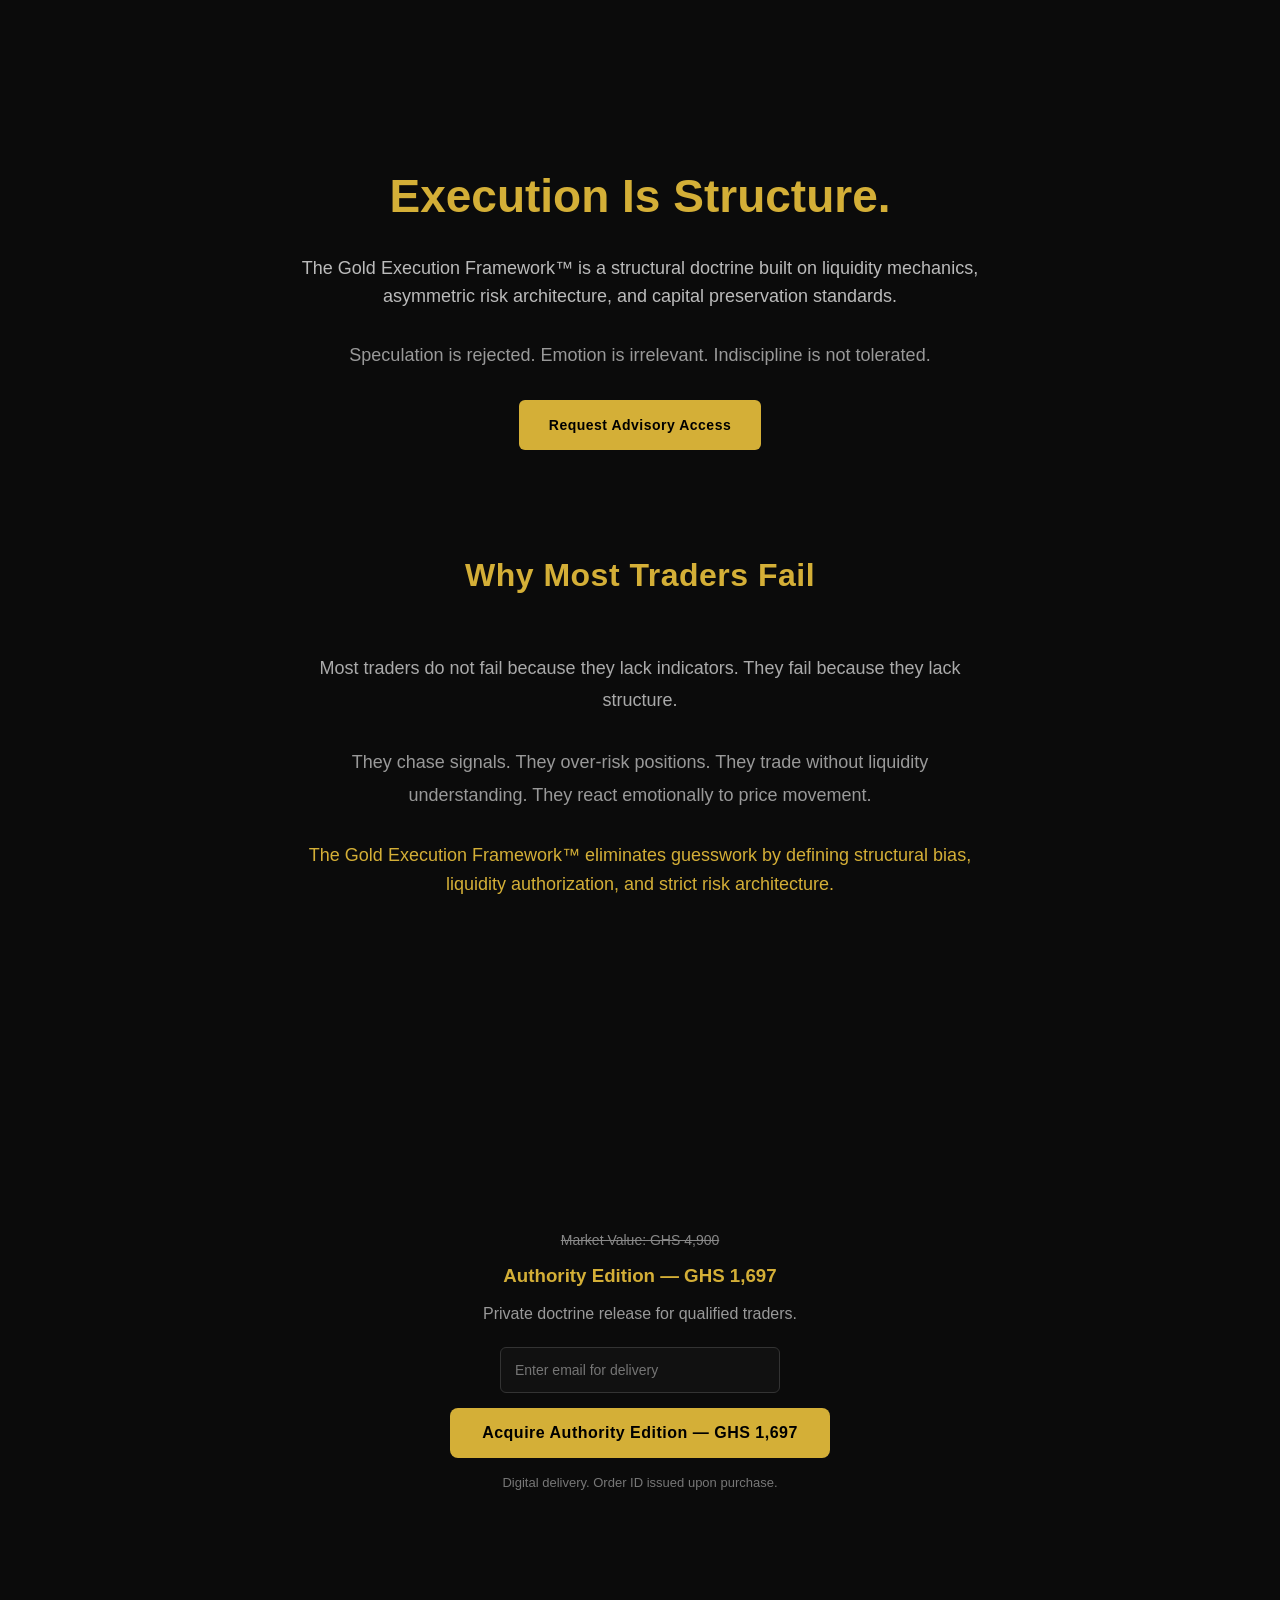
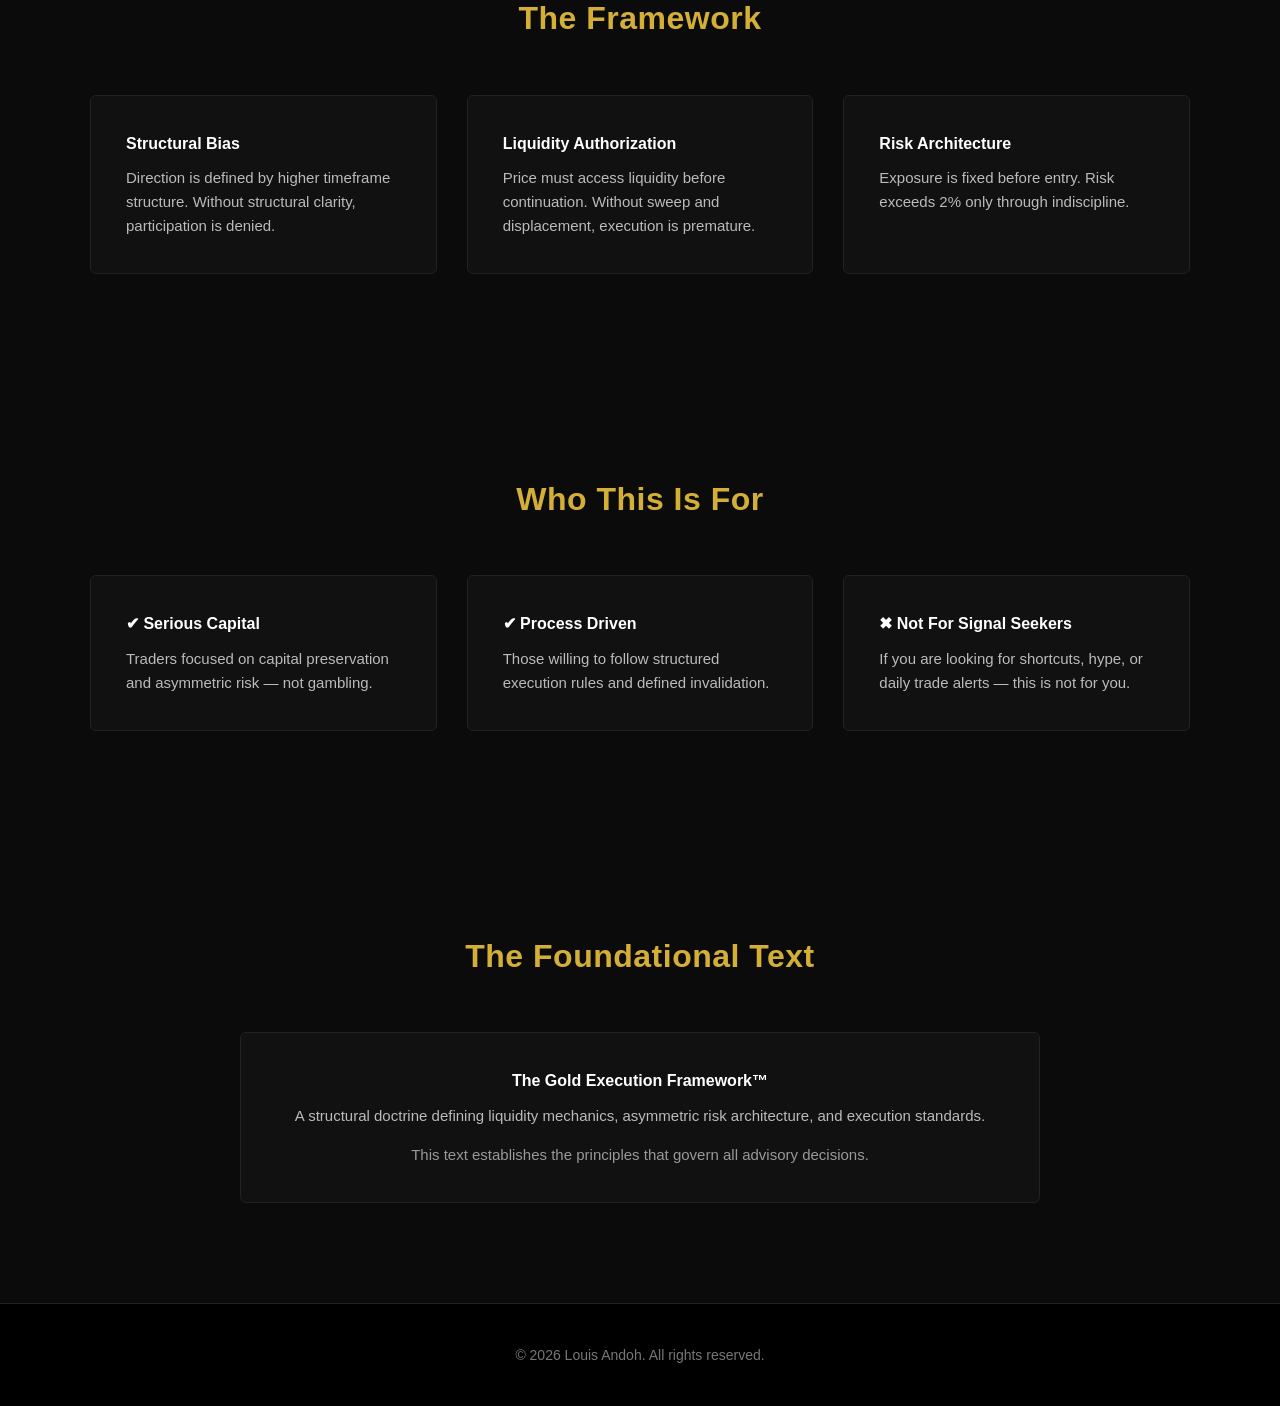
==== index.html @ 9a4b0fe5 "Push to GitHub" ====
<!DOCTYPE html>
<html lang="en">
<head>

<meta charset="UTF-8">
<meta name="viewport" content="width=device-width, initial-scale=1.0">

<title>Louis Andoh | Institutional Gold Framework</title>

<link rel="stylesheet" href="style.css">

<link href="https://fonts.googleapis.com/css2?family=Playfair+Display:wght@500;700&family=Inter:wght@300;400;500&display=swap" rel="stylesheet">

</head>

<body>

<section class="hero">
  <div class="container">

    <h2>Execution Is Structure.</h2>

    <p>
      The Gold Execution Framework™ is a structural doctrine built on liquidity mechanics,
      asymmetric risk architecture, and capital preservation standards.
    </p>

    <p style="margin-top:15px; color:#999;">
      Speculation is rejected. Emotion is irrelevant. Indiscipline is not tolerated.
    </p>

    <div class="hero-buttons">
      <a href="/apply.html" class="btn">Request Advisory Access</a>
    </div>

<section class="section">
  <div class="container" style="max-width:800px; text-align:center;">

    <h3>Why Most Traders Fail</h3>

    <p style="color:#aaa; line-height:1.8;">
      Most traders do not fail because they lack indicators.
      They fail because they lack structure.
    </p>

    <p style="color:#999; margin-top:20px; line-height:1.8;">
      They chase signals.  
      They over-risk positions.  
      They trade without liquidity understanding.  
      They react emotionally to price movement.
    </p>

    <p style="margin-top:25px; color:#d4af37; font-weight:500;">
      The Gold Execution Framework™ eliminates guesswork by defining
      structural bias, liquidity authorization, and strict risk architecture.
    </p>

  </div>
</section>
  
</section>
  
<div style="text-align:center; margin-top:40px;">

<p style="
color:#888;
font-size:14px;
margin-bottom:10px;
text-decoration:line-through;
">
Market Value: GHS 4,900
</p>

<h3 style="color:#d4af37; margin-bottom:10px;">
Authority Edition — GHS 1,697
</h3>

<p style="color:#999; margin-bottom:20px;">
Private doctrine release for qualified traders.
</p>

<input
id="email-input"
type="email"
placeholder="Enter email for delivery"
style="
margin-bottom:15px;
padding:14px;
width:280px;
border-radius:6px;
border:1px solid #333;
background:#111;
color:#fff;
font-size:14px;
"
/>

<br>

<button
id="pay-button"
style="
display:inline-block;
background:#d4af37;
color:#000;
padding:16px 32px;
border-radius:8px;
border:none;
font-weight:700;
font-size:16px;
letter-spacing:0.5px;
cursor:pointer;
">
Acquire Authority Edition — GHS 1,697
</button>

<p style="margin-top:15px; font-size:13px; color:#777;">
Digital delivery. Order ID issued upon purchase.
</p>

</div>

<section id="framework" class="section">
  <div class="container">

    <h3>The Framework</h3>

    <div class="cards">

      <div class="card">
        <h4>Structural Bias</h4>
        <p>
          Direction is defined by higher timeframe structure.
          Without structural clarity, participation is denied.
        </p>
      </div>

      <div class="card">
        <h4>Liquidity Authorization</h4>
        <p>
          Price must access liquidity before continuation.
          Without sweep and displacement, execution is premature.
        </p>
      </div>

      <div class="card">
        <h4>Risk Architecture</h4>
        <p>
          Exposure is fixed before entry.
          Risk exceeds 2% only through indiscipline.
        </p>
      </div>

    </div>

  </div>
</section>



<section class="section">
  <div class="container">

    <h3>Who This Is For</h3>

    <div class="cards">

      <div class="card">
        <h4>✔ Serious Capital</h4>
        <p>Traders focused on capital preservation and asymmetric risk — not gambling.</p>
      </div>

      <div class="card">
        <h4>✔ Process Driven</h4>
        <p>Those willing to follow structured execution rules and defined invalidation.</p>
      </div>

      <div class="card">
        <h4>✖ Not For Signal Seekers</h4>
        <p>If you are looking for shortcuts, hype, or daily trade alerts — this is not for you.</p>
      </div>

    </div>

  </div>
</section>



<section id="book" class="section">

<div class="container">

<h3>The Foundational Text</h3>

<div class="card" style="text-align:center; max-width:800px; margin:0 auto;">

<h4>The Gold Execution Framework™</h4>

<p>
A structural doctrine defining liquidity mechanics,
asymmetric risk architecture, and execution standards.
</p>

<p style="margin-top:15px; color:#999;">
This text establishes the principles that govern all advisory decisions.
</p>

</div>

</div>

</section>



<footer>
<p>© 2026 Louis Andoh. All rights reserved.</p>
</footer>



<script src="https://js.paystack.co/v1/inline.js"></script>

<script>

window.onload = function(){

const button = document.getElementById("pay-button");

button.onclick = function(){

const email = document.getElementById("email-input").value;

if(!email){
alert("Please enter your email.");
return;
}

var handler = PaystackPop.setup({

key: "pk_live_aaf933cf339451d84a1d96f85833a663a9720a99",

email: email,

amount: 169700,

currency: "GHS",

ref: "GEF-" + Date.now(),

callback: function(response){

window.location.href =
"/book-success.html?reference=" + response.reference;

},

onClose: function(){
alert("Transaction cancelled.");
}

});

handler.openIframe();

};

};

</script>

</body>
</html>
---- style.css ----
/* ===============================
   ROOT VARIABLES (BRAND CONTROL)
================================= */

:root {
  --bg-primary: #0b0b0b;
  --bg-secondary: #111111;
  --bg-nav: #000000;
  --text-primary: #ffffff;
  --text-secondary: #bbbbbb;
  --text-muted: #777777;
  --border-dark: #222222;
  --gold: #d4af37;

  --container-width: 1100px;
  --radius: 6px;
  --transition: 0.3s ease;
}

/* ===============================
   RESET
================================= */

* {
  margin: 0;
  padding: 0;
  box-sizing: border-box;
}

body {
  background: var(--bg-primary);
  color: var(--text-primary);
  font-family: "Segoe UI", sans-serif;
  line-height: 1.6;
}

/* ===============================
   LAYOUT
================================= */

.container {
  width: 90%;
  max-width: var(--container-width);
  margin: 0 auto;
}

.section {
  padding: 100px 0;
}

.section h3 {
  text-align: center;
  font-size: 32px;
  margin-bottom: 50px;
  color: var(--gold);
  letter-spacing: 0.5px;
}

/* ===============================
   NAVIGATION
================================= */

nav {
  background: var(--bg-nav);
  padding: 20px 0;
  border-bottom: 1px solid var(--border-dark);
}

nav h1 {
  color: var(--gold);
  font-size: 20px;
  letter-spacing: 1px;
}

nav ul {
  list-style: none;
  display: flex;
  gap: 25px;
}

nav a {
  text-decoration: none;
  color: var(--text-secondary);
  transition: var(--transition);
  font-size: 14px;
  letter-spacing: 0.5px;
}

nav a:hover {
  color: var(--gold);
}

/* ===============================
   HERO
================================= */

.hero {
  padding: 160px 0;
  text-align: center;
}

.hero h2 {
  font-size: 46px;
  margin-bottom: 20px;
  color: var(--gold);
  font-weight: 600;
}

.hero p {
  font-size: 18px;
  color: var(--text-secondary);
  max-width: 680px;
  margin: 0 auto 30px auto;
}

.hero-buttons {
  margin-top: 30px;
  display: flex;
  justify-content: center;
  gap: 20px;
  flex-wrap: wrap;
}

/* ===============================
   BUTTONS
================================= */

.btn {
  display: inline-block;
  padding: 14px 30px;
  background: var(--gold);
  color: #000;
  font-weight: 700;
  text-decoration: none;
  border-radius: var(--radius);
  transition: var(--transition);
  font-size: 14px;
  letter-spacing: 0.5px;
}

.btn:hover {
  background: #ffffff;
  box-shadow: 0 0 18px rgba(212, 175, 55, 0.4); 
}

.btn-outline {
  background: transparent;
  color: var(--gold);
  border: 1px solid var(--gold);
}

.btn-outline:hover {
  background: var(--gold);
  color: #000;
}

/* ===============================
   CARDS
================================= */

.cards {
  display: grid;
  grid-template-columns: repeat(auto-fit, minmax(280px, 1fr));
  gap: 30px;
}

.card {
  background: var(--bg-secondary);
  padding: 35px;
  border-radius: var(--radius);
  border: 1px solid var(--border-dark);
  transition: var(--transition);
}

.card h4 {
  margin-bottom: 10px;
  color: var(--text-primary);
  font-weight: 600;
}

.card p {
  color: var(--text-secondary);
  font-size: 15px;
}

.card:hover {
  border-color: var(--gold);
  transform: translateY(-6px);
}

/* ===============================
   FOOTER
================================= */

footer {
  background: var(--bg-nav);
  padding: 40px 0;
  text-align: center;
  border-top: 1px solid var(--border-dark);
  color: var(--text-muted);
  font-size: 14px;
}

/* ===============================
   APPLICATION FORM
================================= */

.application-form {
  max-width: 600px;
  margin: 0 auto;
}

.form-group {
  margin-bottom: 25px;
  display: flex;
  flex-direction: column;
}

.form-group label {
  margin-bottom: 8px;
  font-size: 14px;
  color: var(--text-secondary);
}

.form-group input,
.form-group textarea {
  padding: 12px;
  background: var(--bg-secondary);
  border: 1px solid var(--border-dark);
  border-radius: var(--radius);
  color: var(--text-primary);
  font-size: 14px;
}

.form-group input:focus,
.form-group textarea:focus {
  outline: none;
  border-color: var(--gold);
}

.form-group select {
  padding: 12px;
  background: var(--bg-secondary);
  border: 1px solid var(--border-dark);
  border-radius: var(--radius);
  color: var(--text-primary);
  font-size: 14px;
}

.form-group select:focus {
  outline: none;
  border-color: var(--gold);
}
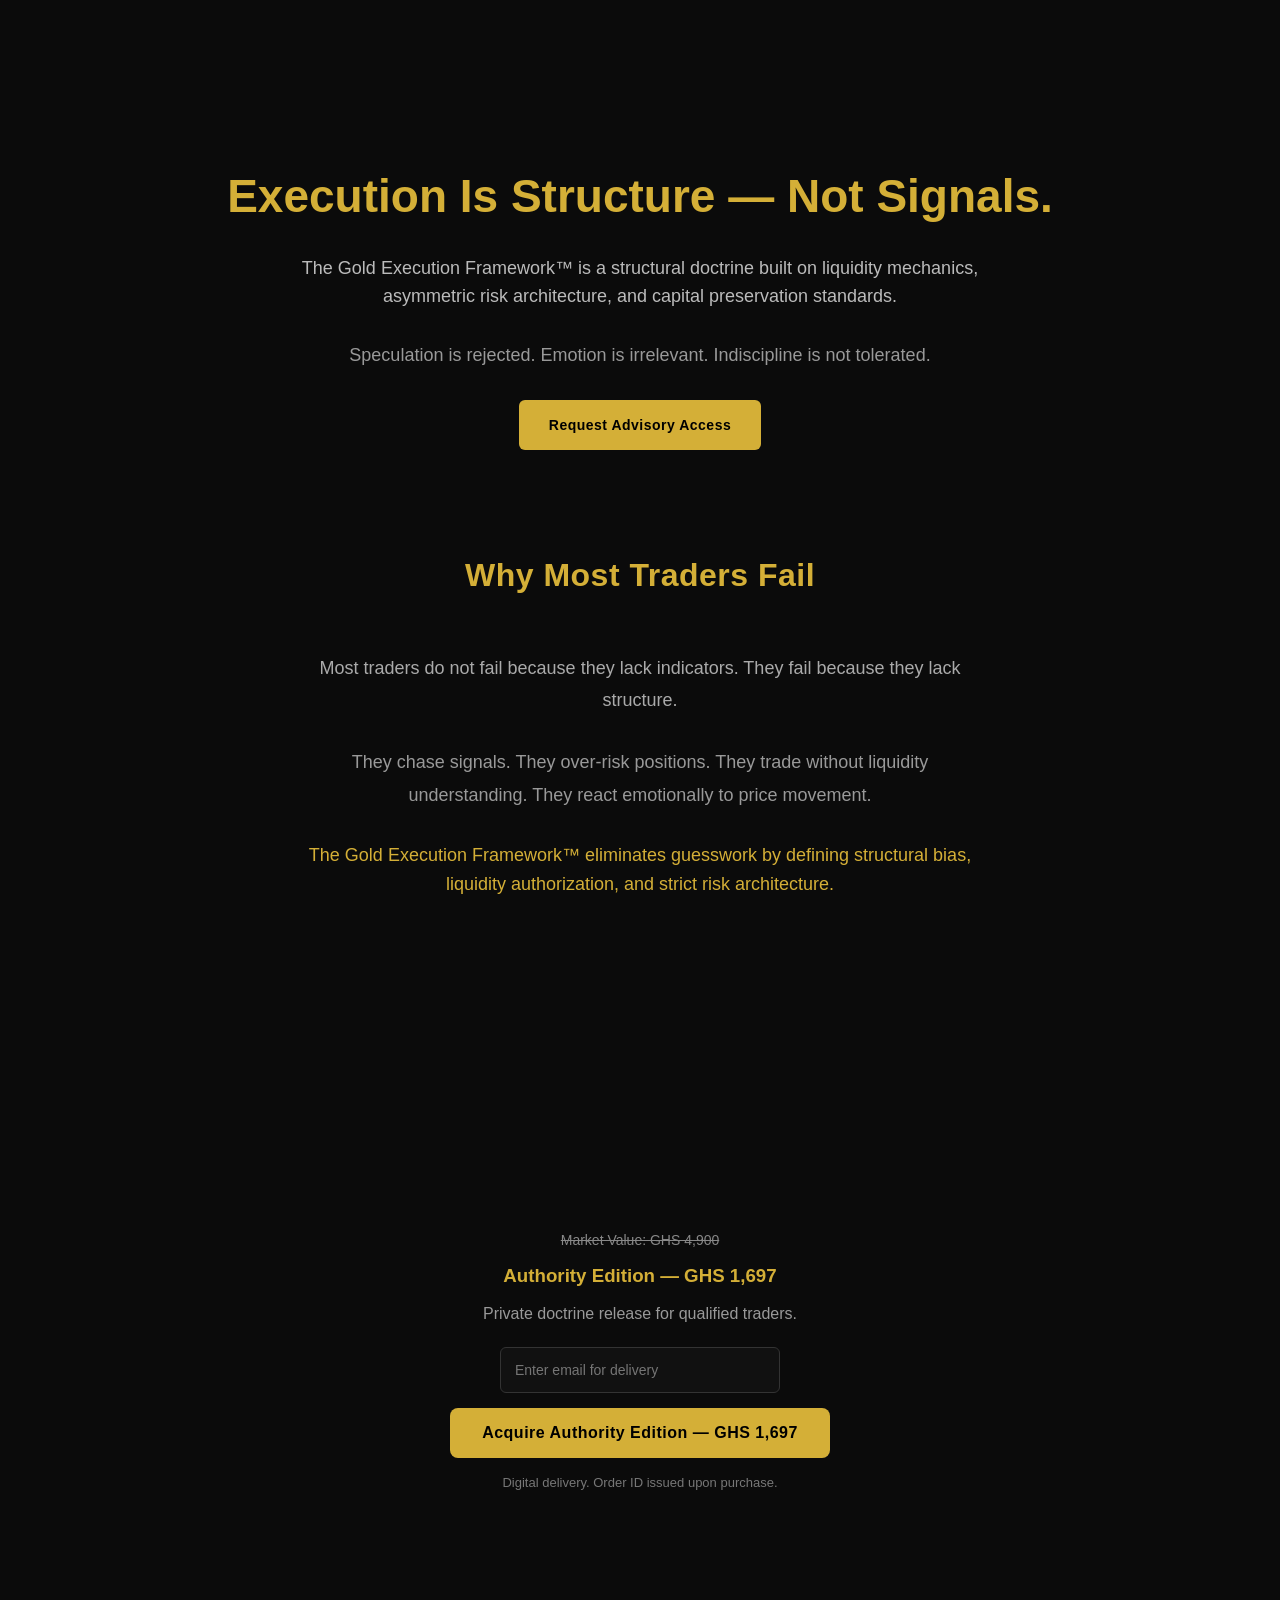
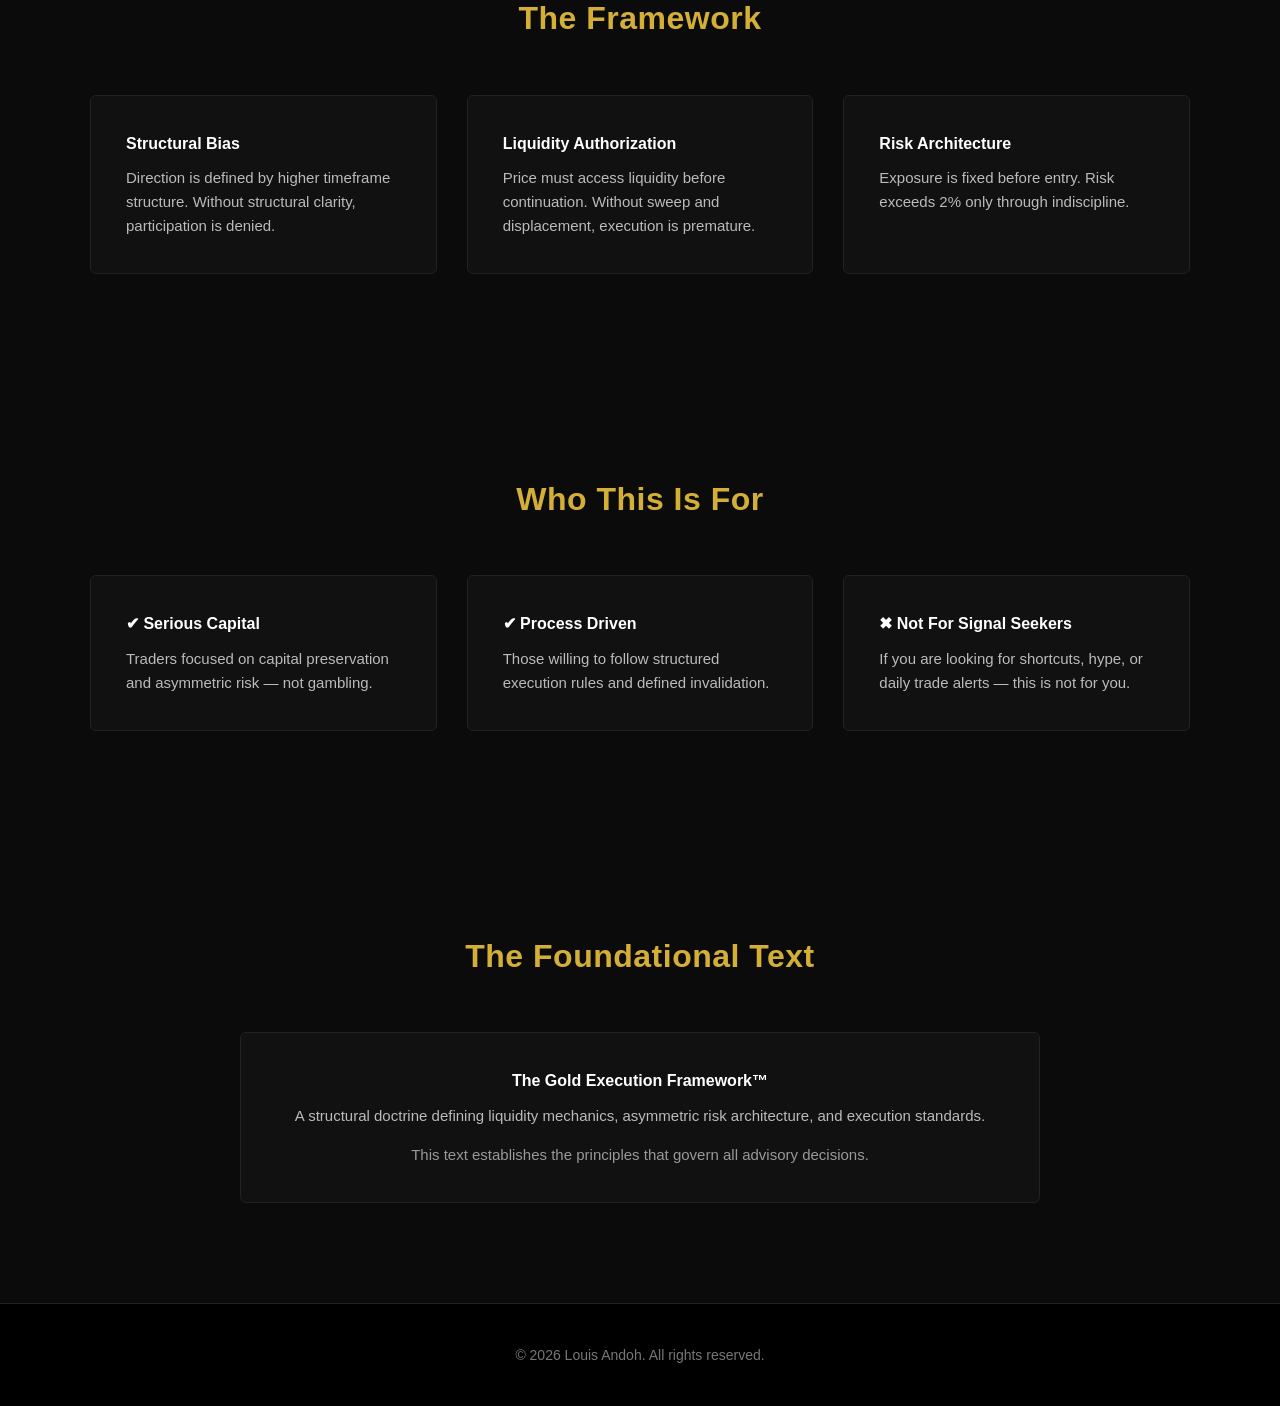
==== commit cf5903a0: "Push to GitHub" ====
--- a/index.html
+++ b/index.html
@@ -18,7 +18,7 @@
 <section class="hero">
   <div class="container">
 
-    <h2>Execution Is Structure.</h2>
+    <h2>Execution Is Structure — Not Signals.</h2>
 
     <p>
       The Gold Execution Framework™ is a structural doctrine built on liquidity mechanics,
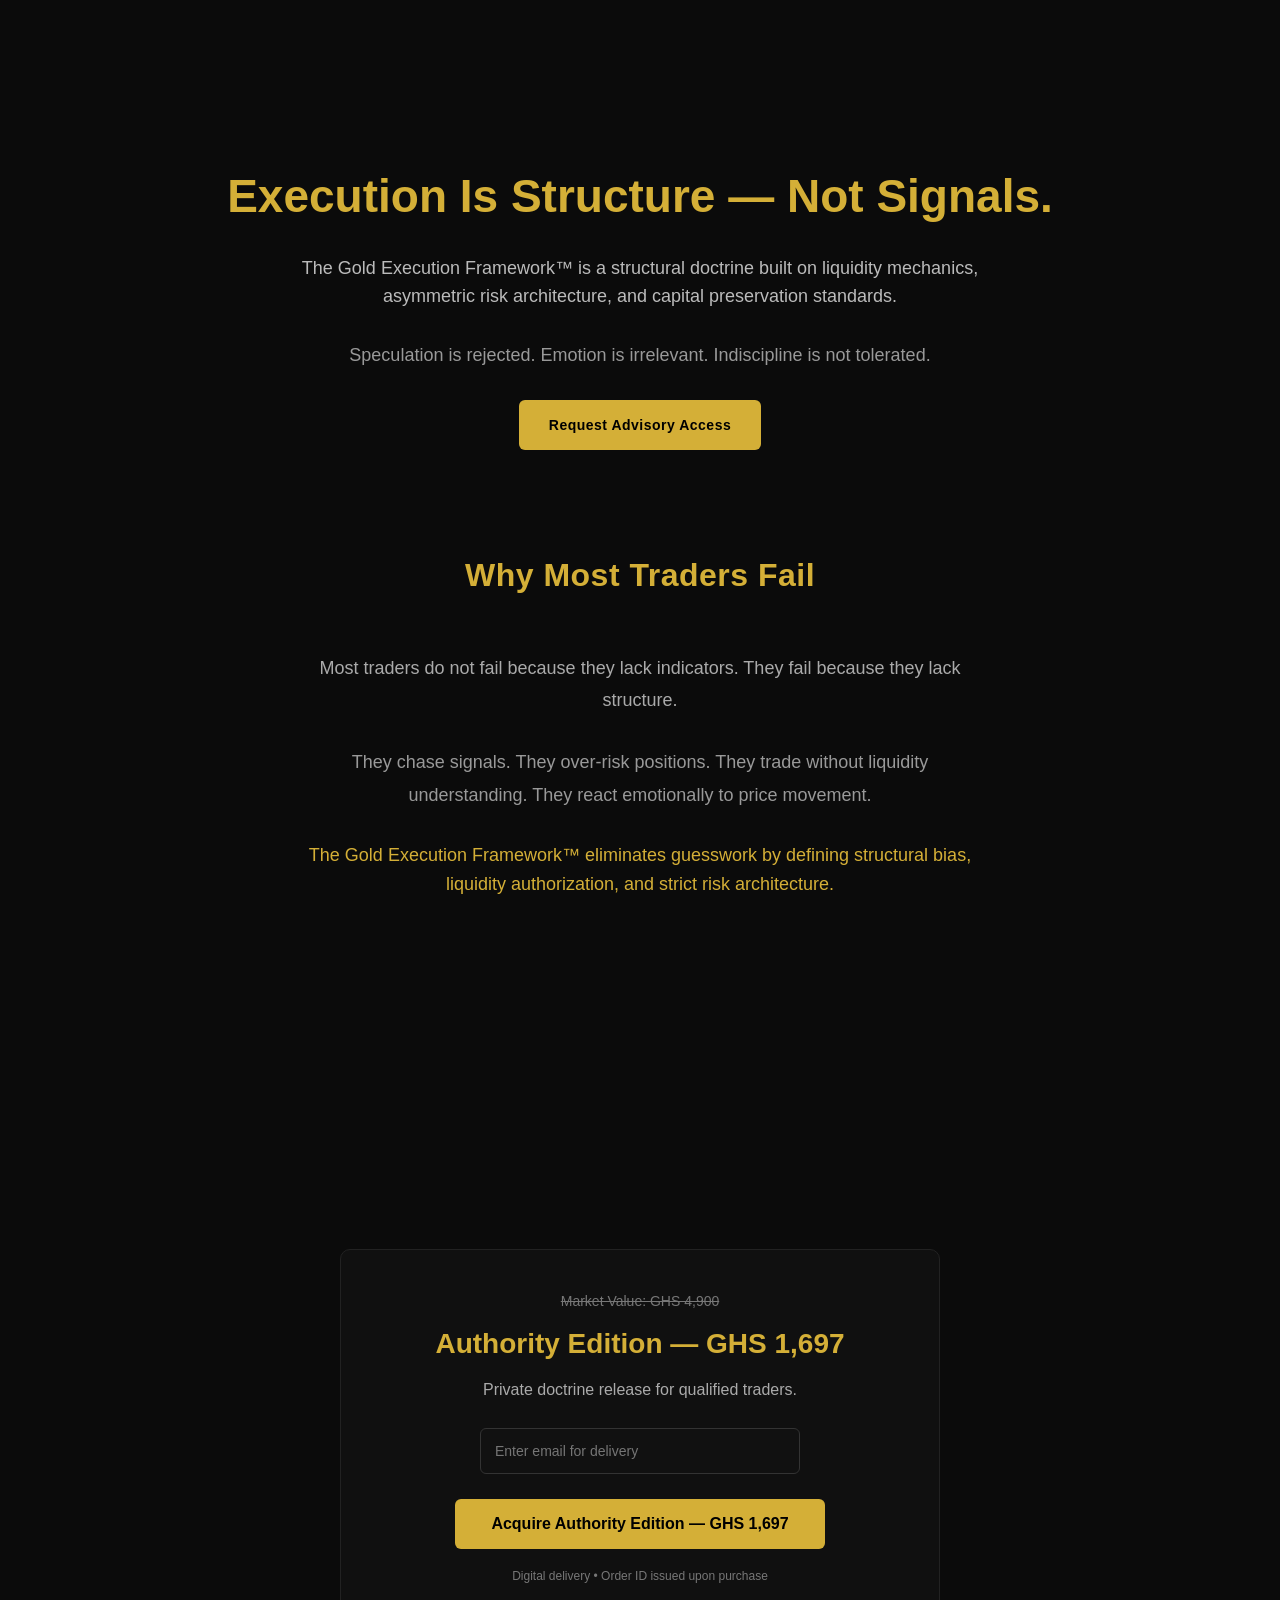
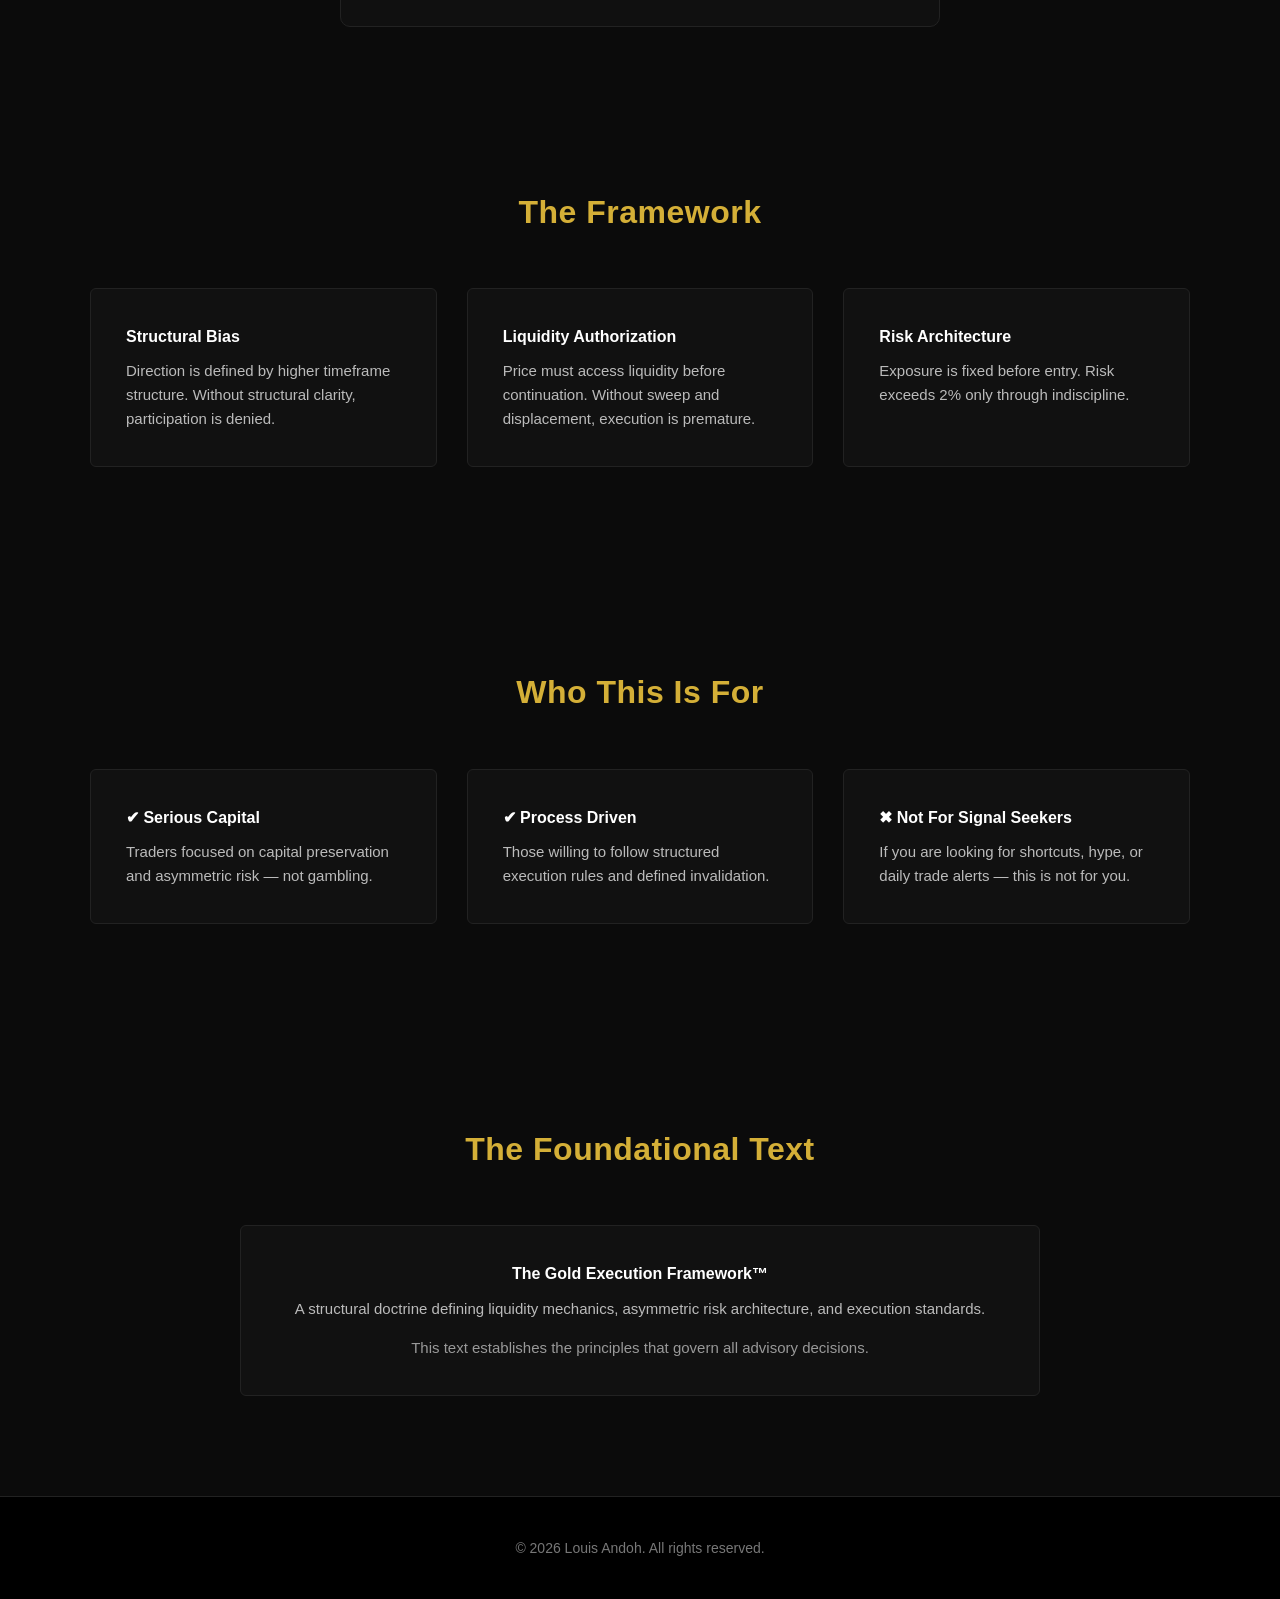
==== commit 7cb689f3: "Push to GitHub" ====
--- a/index.html
+++ b/index.html
@@ -60,22 +60,37 @@
   
 </section>
   
-<div style="text-align:center; margin-top:40px;">
+<div style="
+max-width:600px;
+margin:60px auto;
+padding:40px;
+border:1px solid #222;
+border-radius:10px;
+background:rgba(255,255,255,0.02);
+text-align:center;
+">
 
 <p style="
-color:#888;
+color:#777;
+text-decoration:line-through;
+margin-bottom:10px;
 font-size:14px;
+">
+Market Value: GHS 4,900
+</p>
+
+<h3 style="
+color:#d4af37;
 margin-bottom:10px;
-text-decoration:line-through;
-">
-Market Value: GHS 4,900
-</p>
-
-<h3 style="color:#d4af37; margin-bottom:10px;">
+font-size:28px;
+">
 Authority Edition — GHS 1,697
 </h3>
 
-<p style="color:#999; margin-bottom:20px;">
+<p style="
+color:#aaa;
+margin-bottom:25px;
+">
 Private doctrine release for qualified traders.
 </p>
 
@@ -86,7 +101,8 @@
 style="
 margin-bottom:15px;
 padding:14px;
-width:280px;
+width:100%;
+max-width:320px;
 border-radius:6px;
 border:1px solid #333;
 background:#111;
@@ -100,22 +116,26 @@
 <button
 id="pay-button"
 style="
-display:inline-block;
+margin-top:10px;
 background:#d4af37;
 color:#000;
-padding:16px 32px;
-border-radius:8px;
+padding:16px 36px;
+border-radius:6px;
 border:none;
 font-weight:700;
 font-size:16px;
-letter-spacing:0.5px;
 cursor:pointer;
+transition:0.2s;
 ">
 Acquire Authority Edition — GHS 1,697
 </button>
 
-<p style="margin-top:15px; font-size:13px; color:#777;">
-Digital delivery. Order ID issued upon purchase.
+<p style="
+margin-top:18px;
+font-size:12px;
+color:#777;
+">
+Digital delivery • Order ID issued upon purchase
 </p>
 
 </div>
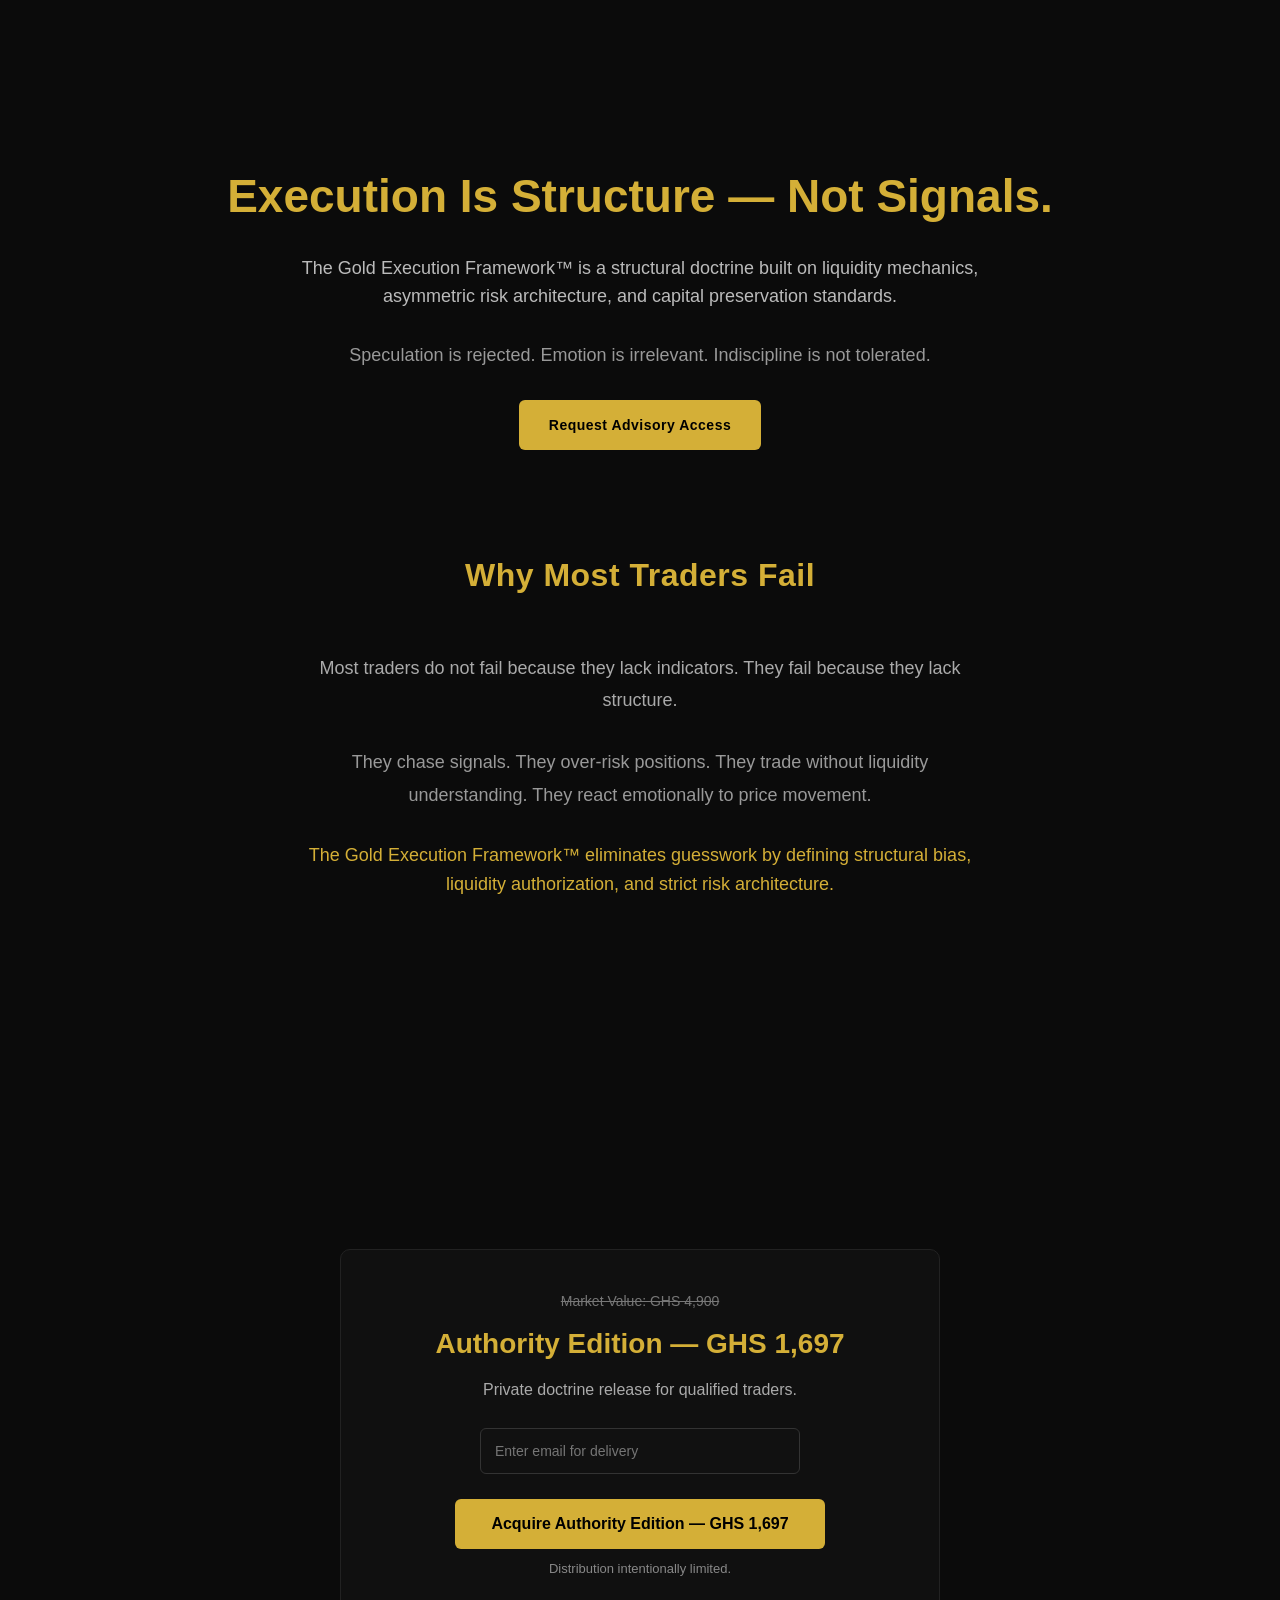
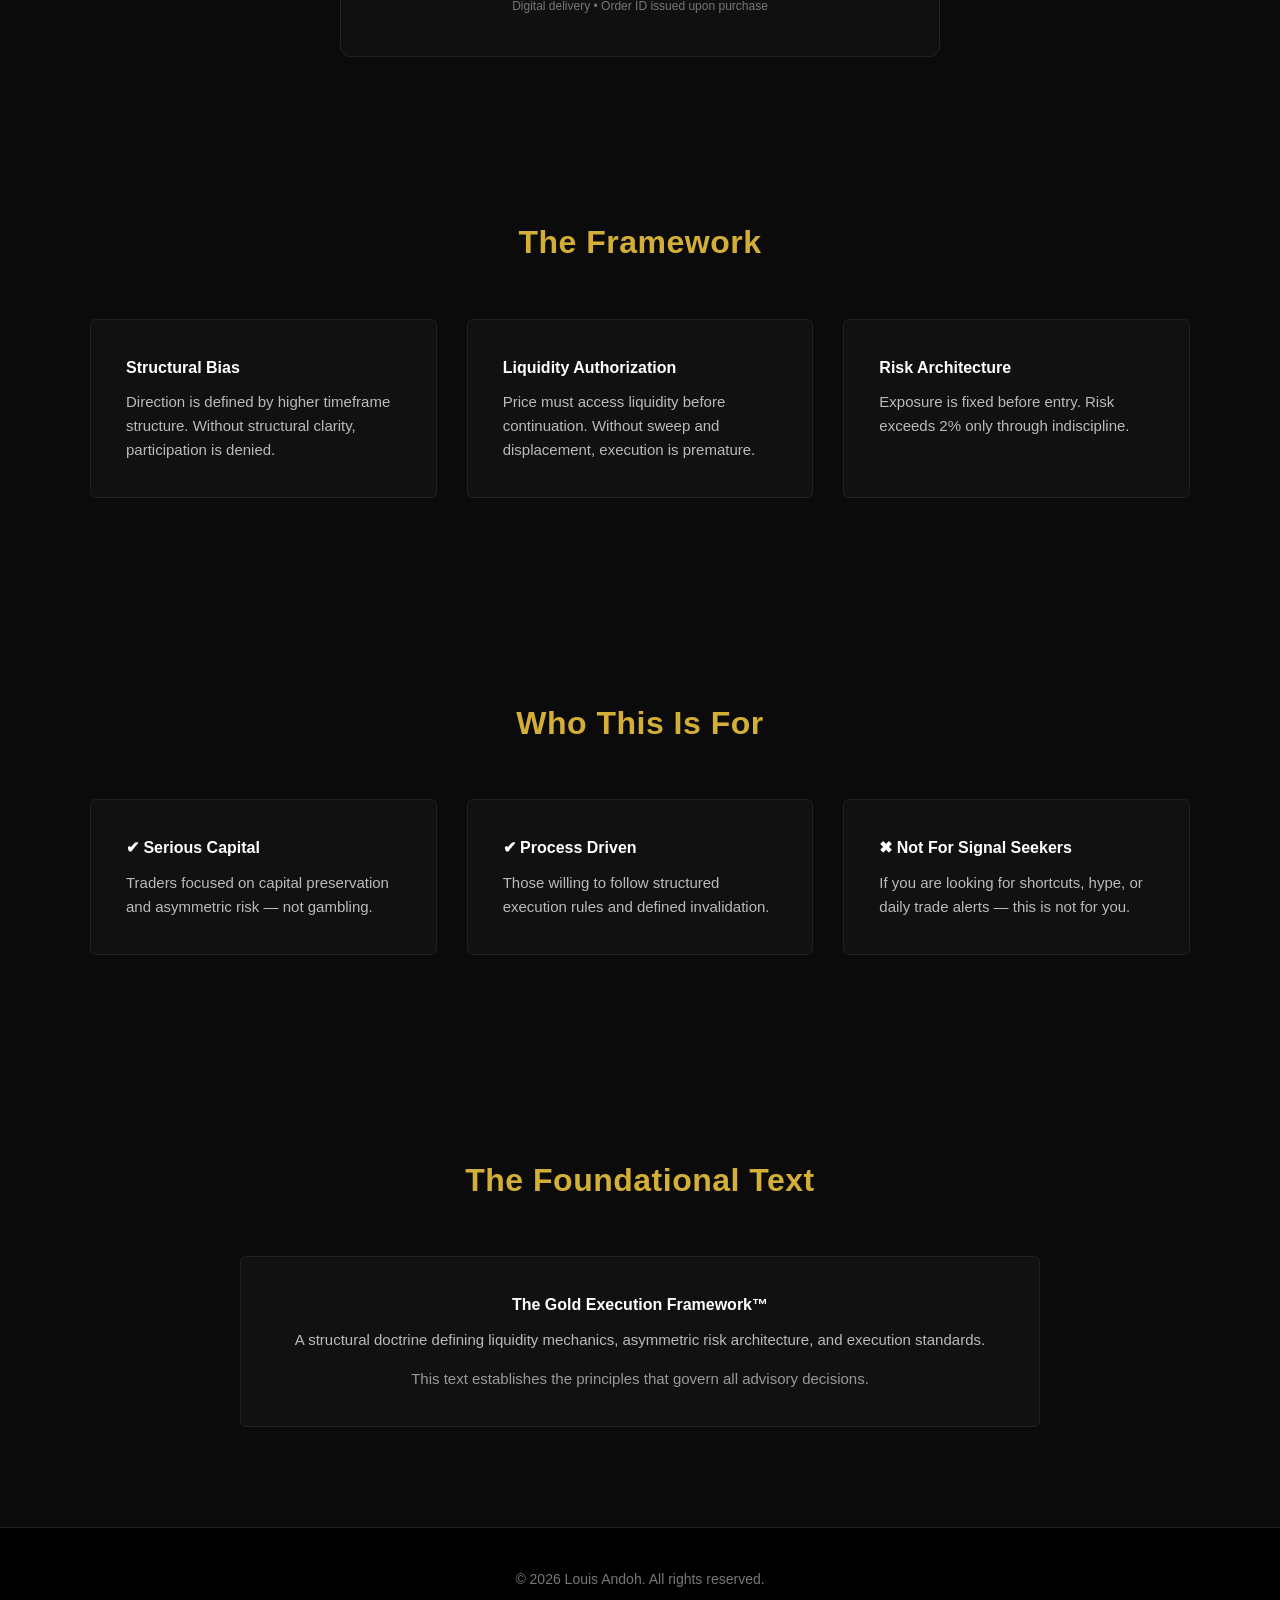
==== commit 9ecf294a: "Push to GitHub" ====
--- a/index.html
+++ b/index.html
@@ -129,7 +129,11 @@
 ">
 Acquire Authority Edition — GHS 1,697
 </button>
-
+  
+<p style="color:#888;font-size:13px;margin-top:10px;">
+Distribution intentionally limited.
+</p>
+  
 <p style="
 margin-top:18px;
 font-size:12px;
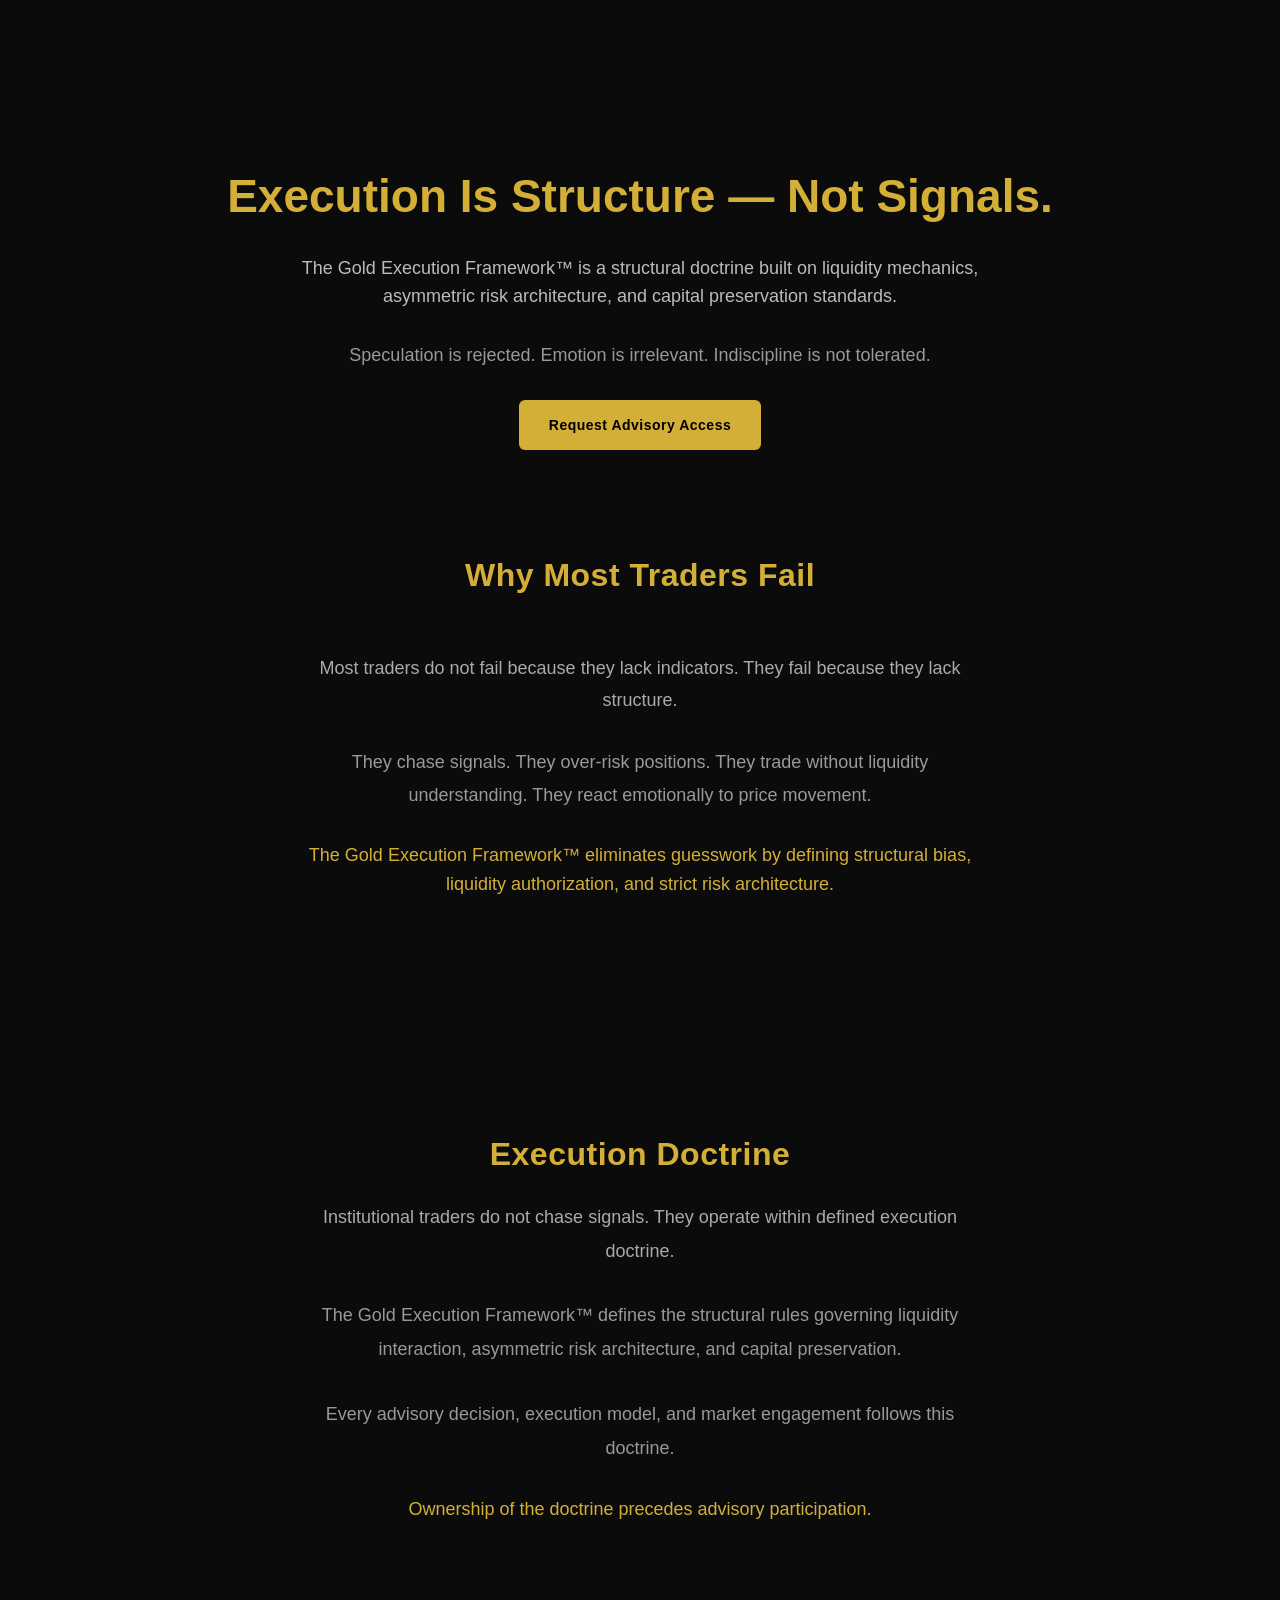
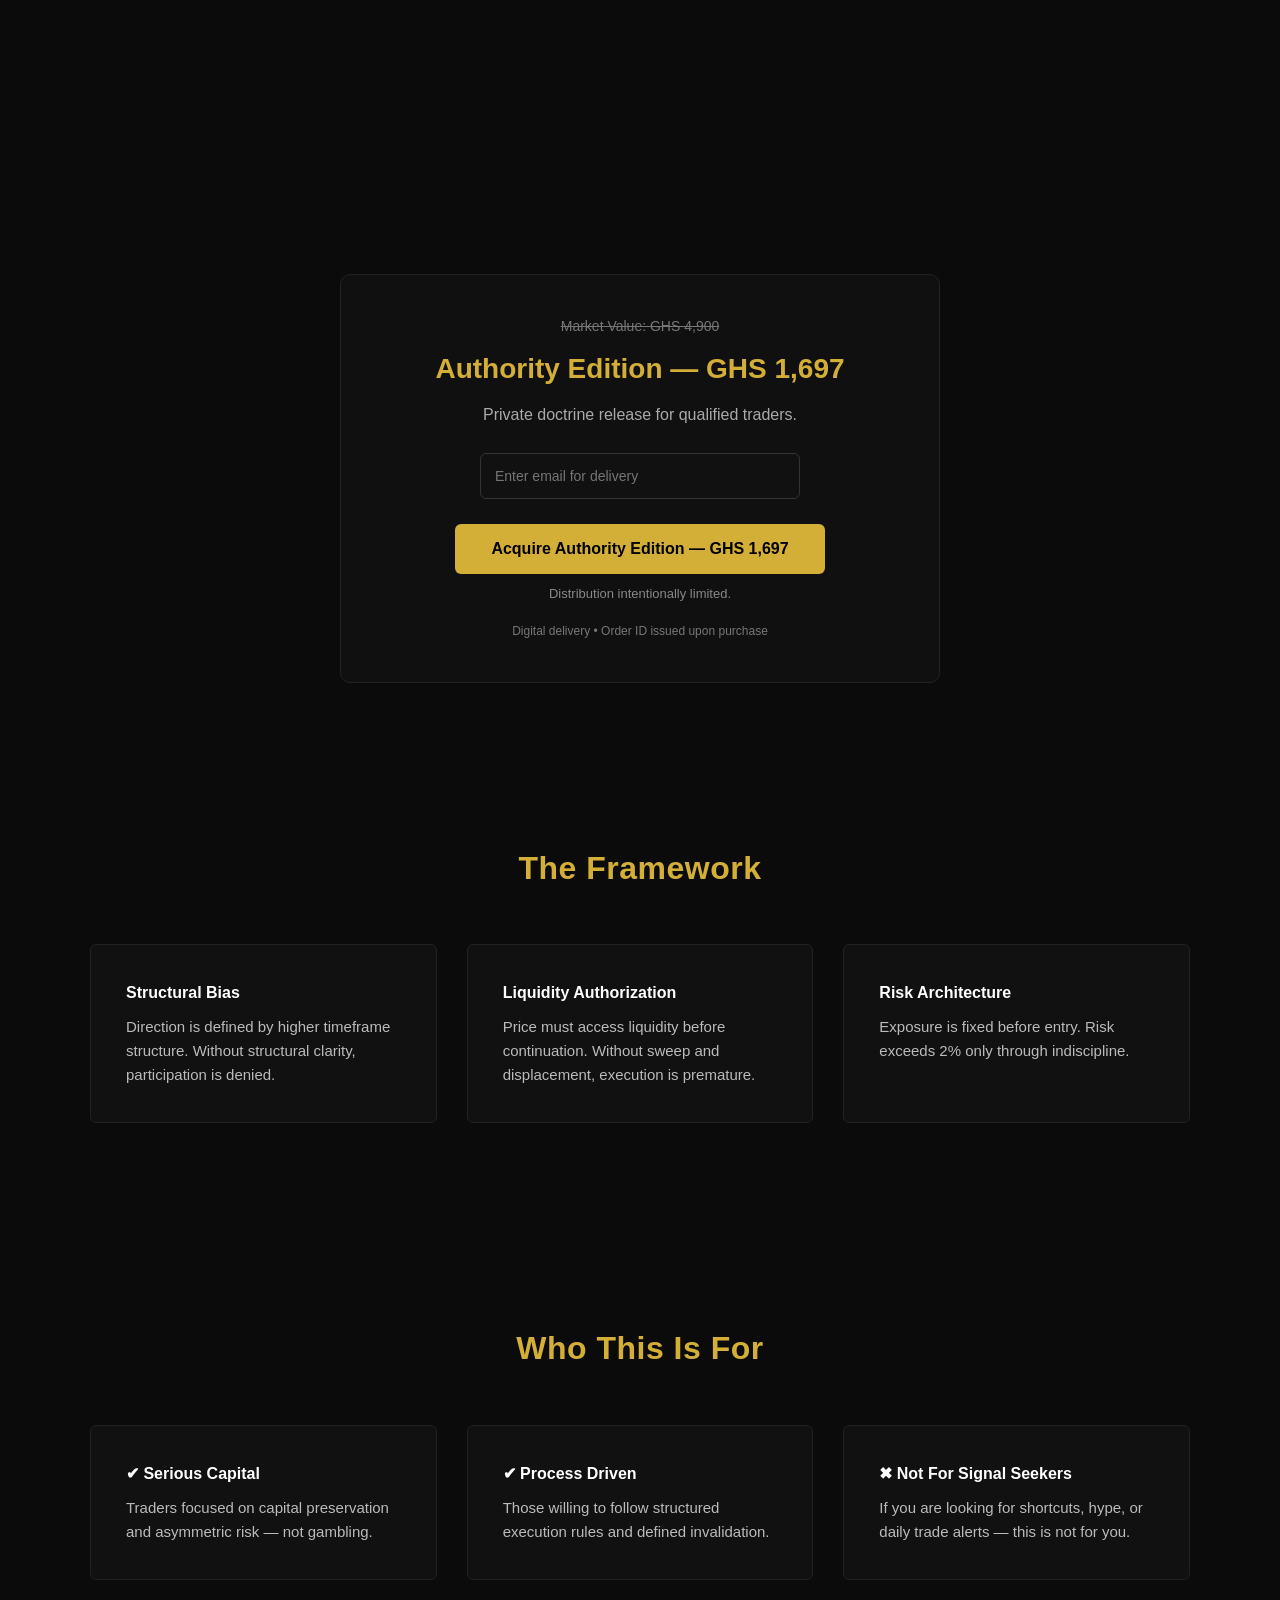
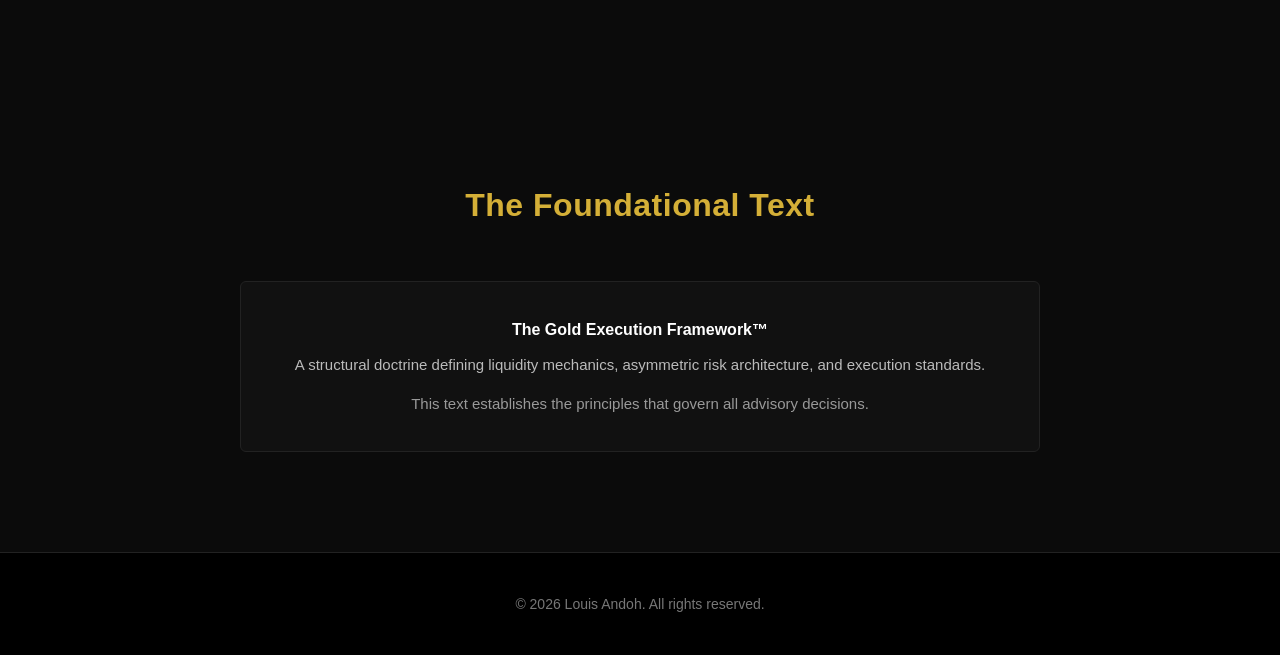
==== commit 5c3b0b4f: "Push to GitHub" ====
--- a/index.html
+++ b/index.html
@@ -57,7 +57,34 @@
 
   </div>
 </section>
-  
+    
+  <section class="section">
+  <div class="container" style="max-width:900px;text-align:center;">
+
+    <h3 style="margin-bottom:20px;">Execution Doctrine</h3>
+
+    <p style="color:#aaa; line-height:1.9;">
+      Institutional traders do not chase signals.
+      They operate within defined execution doctrine.
+    </p>
+
+    <p style="color:#999; margin-top:20px; line-height:1.9;">
+      The Gold Execution Framework™ defines the structural rules governing
+      liquidity interaction, asymmetric risk architecture, and capital preservation.
+    </p>
+
+    <p style="color:#999; margin-top:20px; line-height:1.9;">
+      Every advisory decision, execution model, and market engagement
+      follows this doctrine.
+    </p>
+
+    <p style="color:#d4af37; margin-top:30px; font-weight:500;">
+      Ownership of the doctrine precedes advisory participation.
+    </p>
+
+  </div>
+</section>
+    
 </section>
   
 <div style="
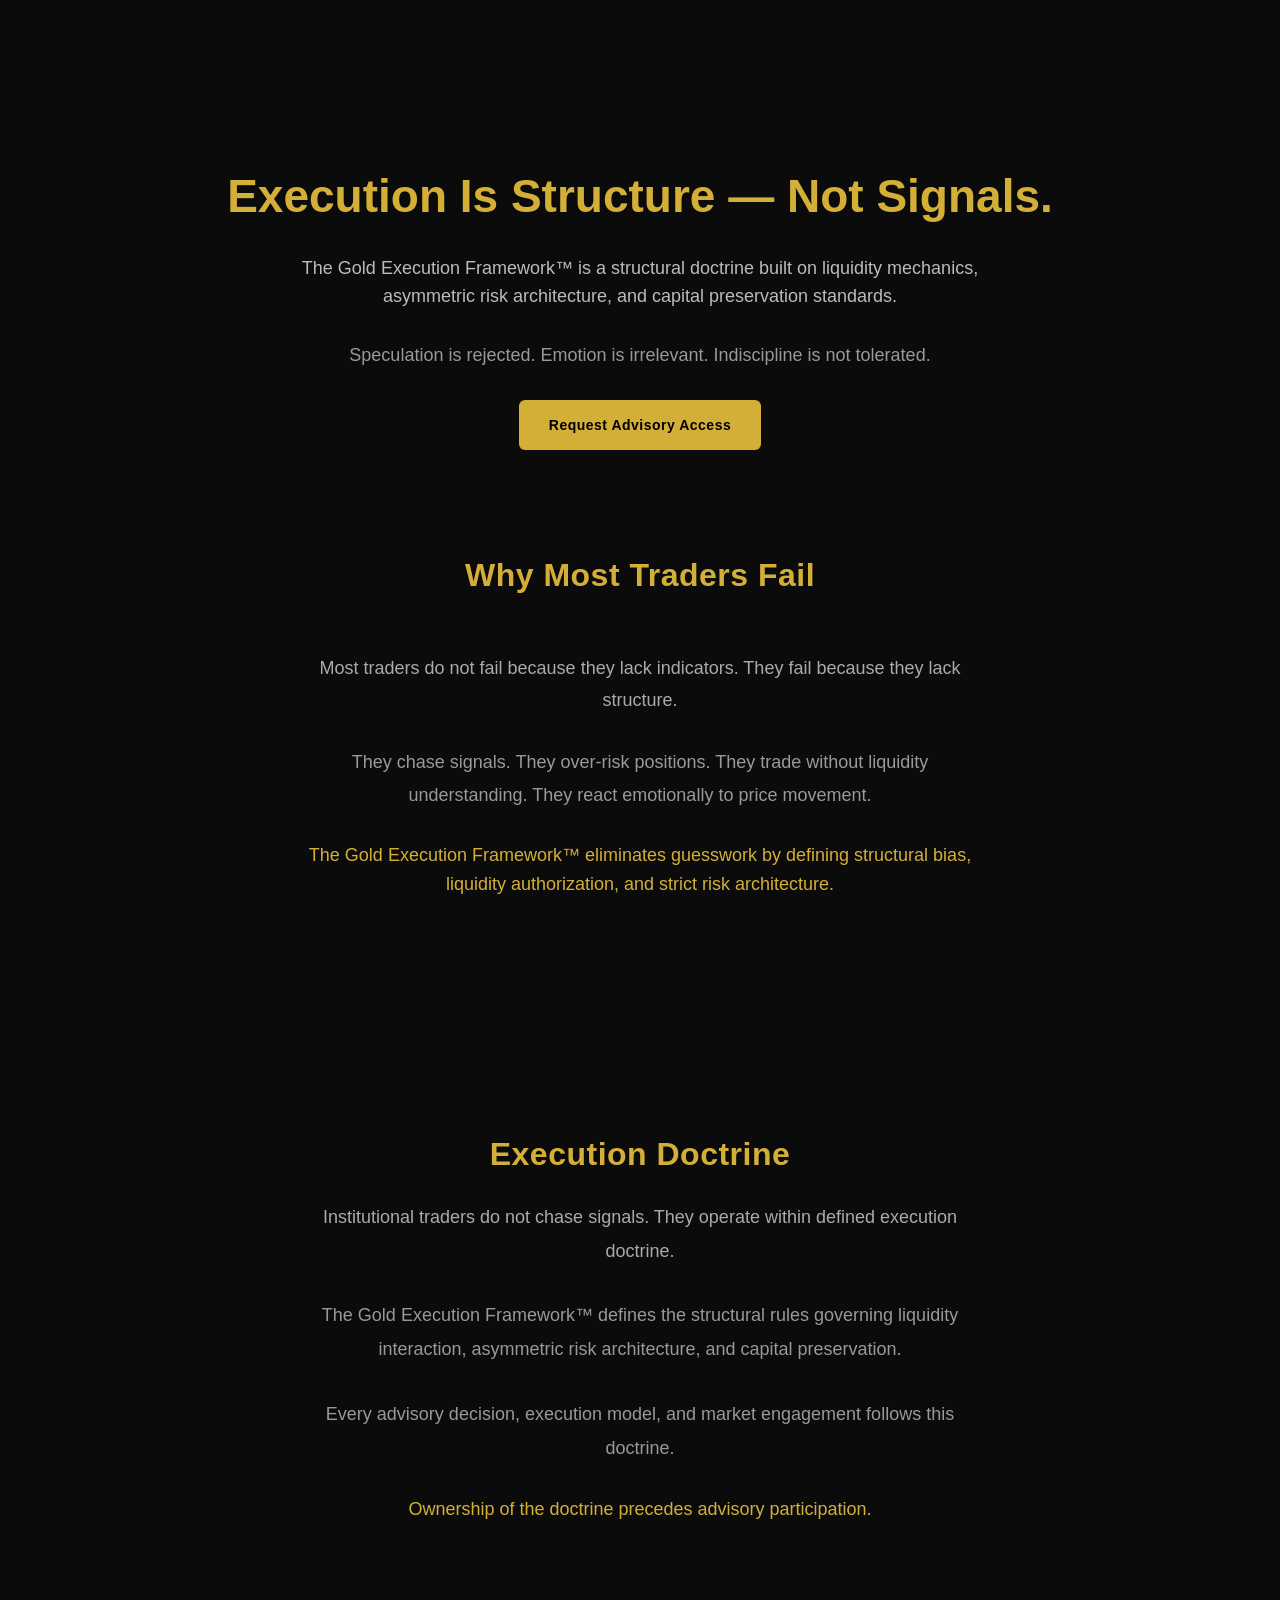
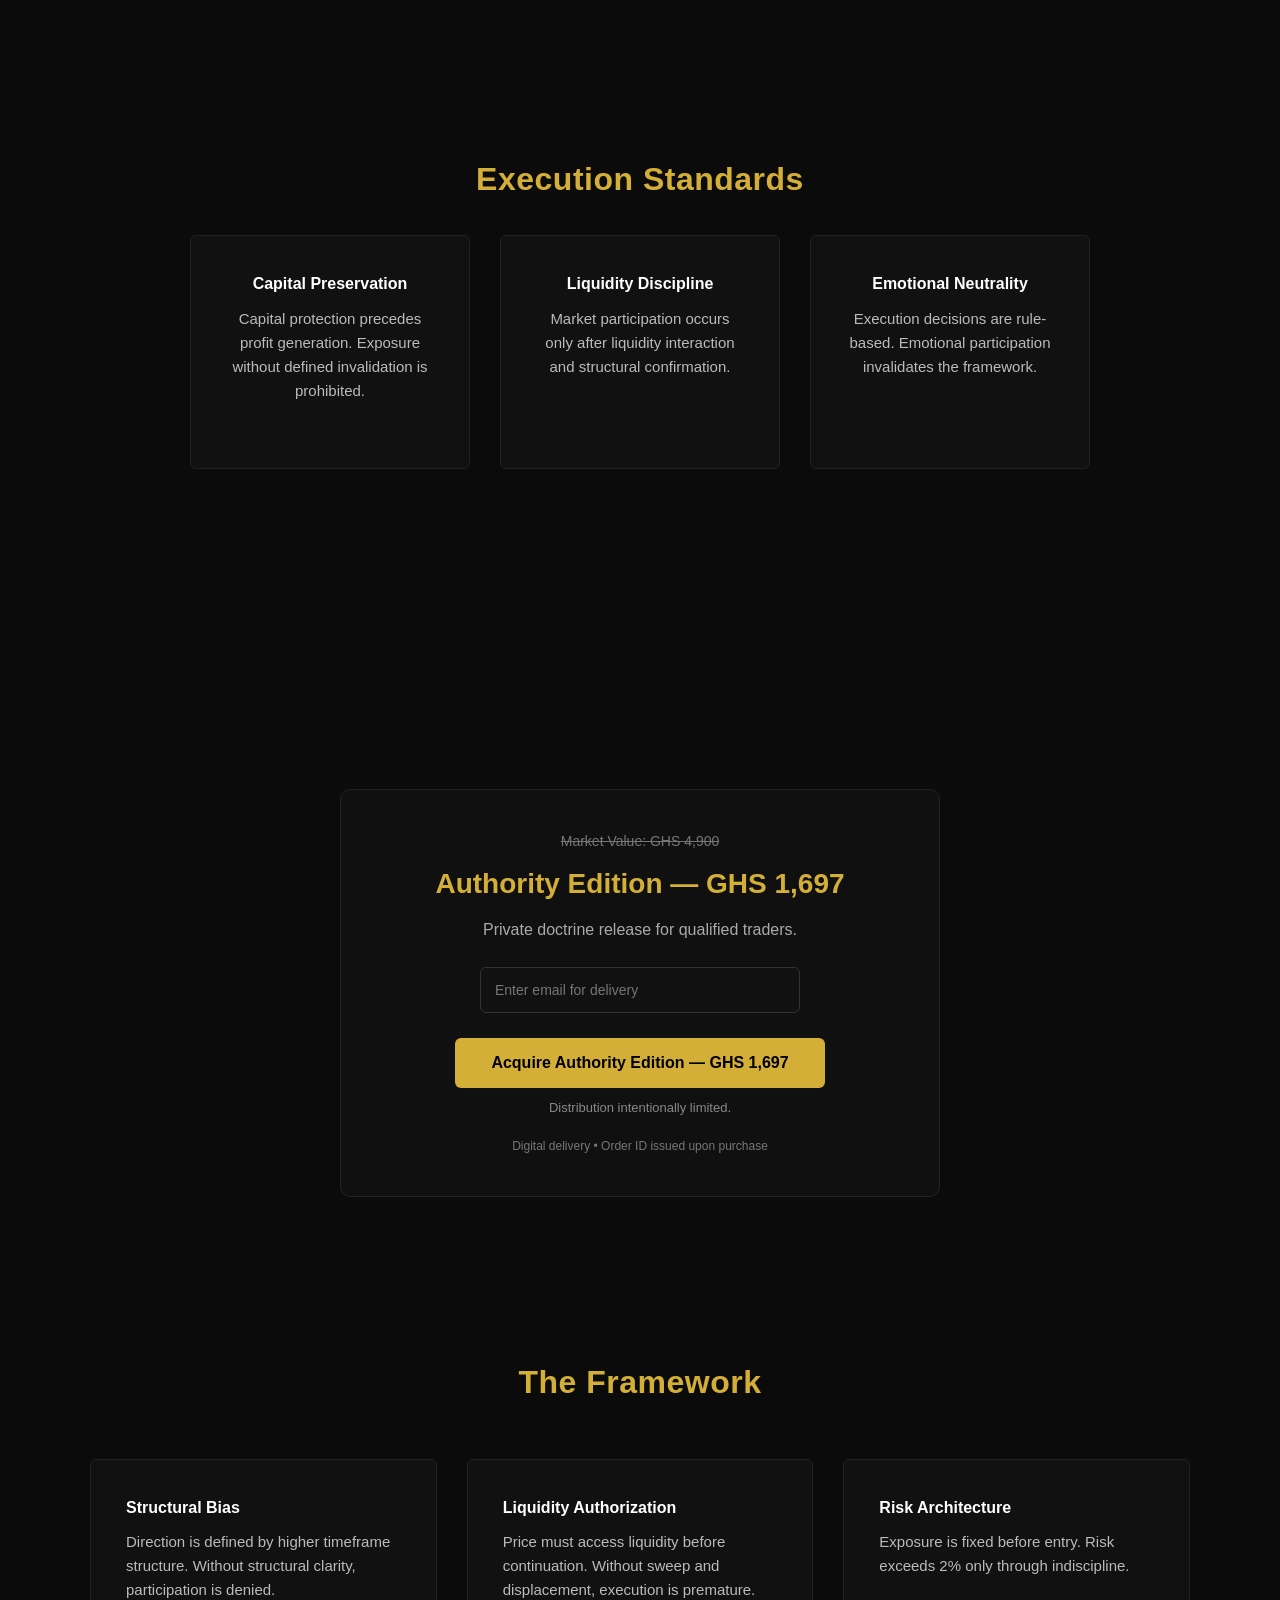
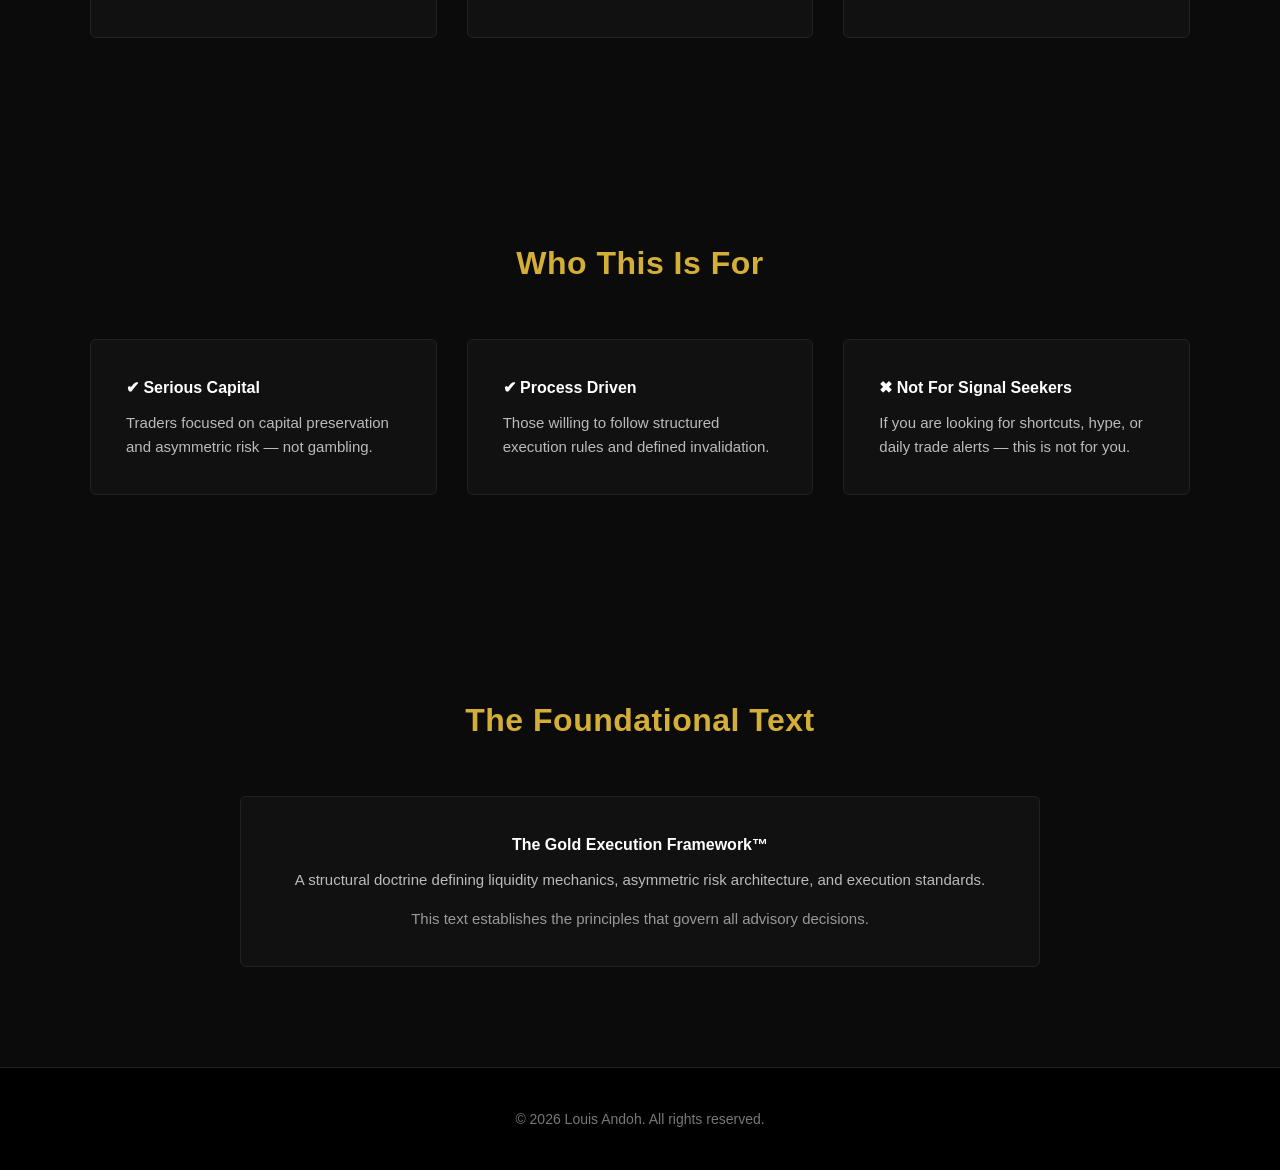
==== commit b7db2ede: "Push to GitHub" ====
--- a/index.html
+++ b/index.html
@@ -81,6 +81,42 @@
     <p style="color:#d4af37; margin-top:30px; font-weight:500;">
       Ownership of the doctrine precedes advisory participation.
     </p>
+
+  </div>
+</section>
+    
+   <section class="section">
+  <div class="container" style="max-width:900px;text-align:center;">
+
+    <h3 style="margin-bottom:30px;">Execution Standards</h3>
+
+    <div class="cards">
+
+      <div class="card">
+        <h4>Capital Preservation</h4>
+        <p>
+          Capital protection precedes profit generation.
+          Exposure without defined invalidation is prohibited.
+        </p>
+      </div>
+
+      <div class="card">
+        <h4>Liquidity Discipline</h4>
+        <p>
+          Market participation occurs only after liquidity interaction
+          and structural confirmation.
+        </p>
+      </div>
+
+      <div class="card">
+        <h4>Emotional Neutrality</h4>
+        <p>
+          Execution decisions are rule-based.
+          Emotional participation invalidates the framework.
+        </p>
+      </div>
+
+    </div>
 
   </div>
 </section>
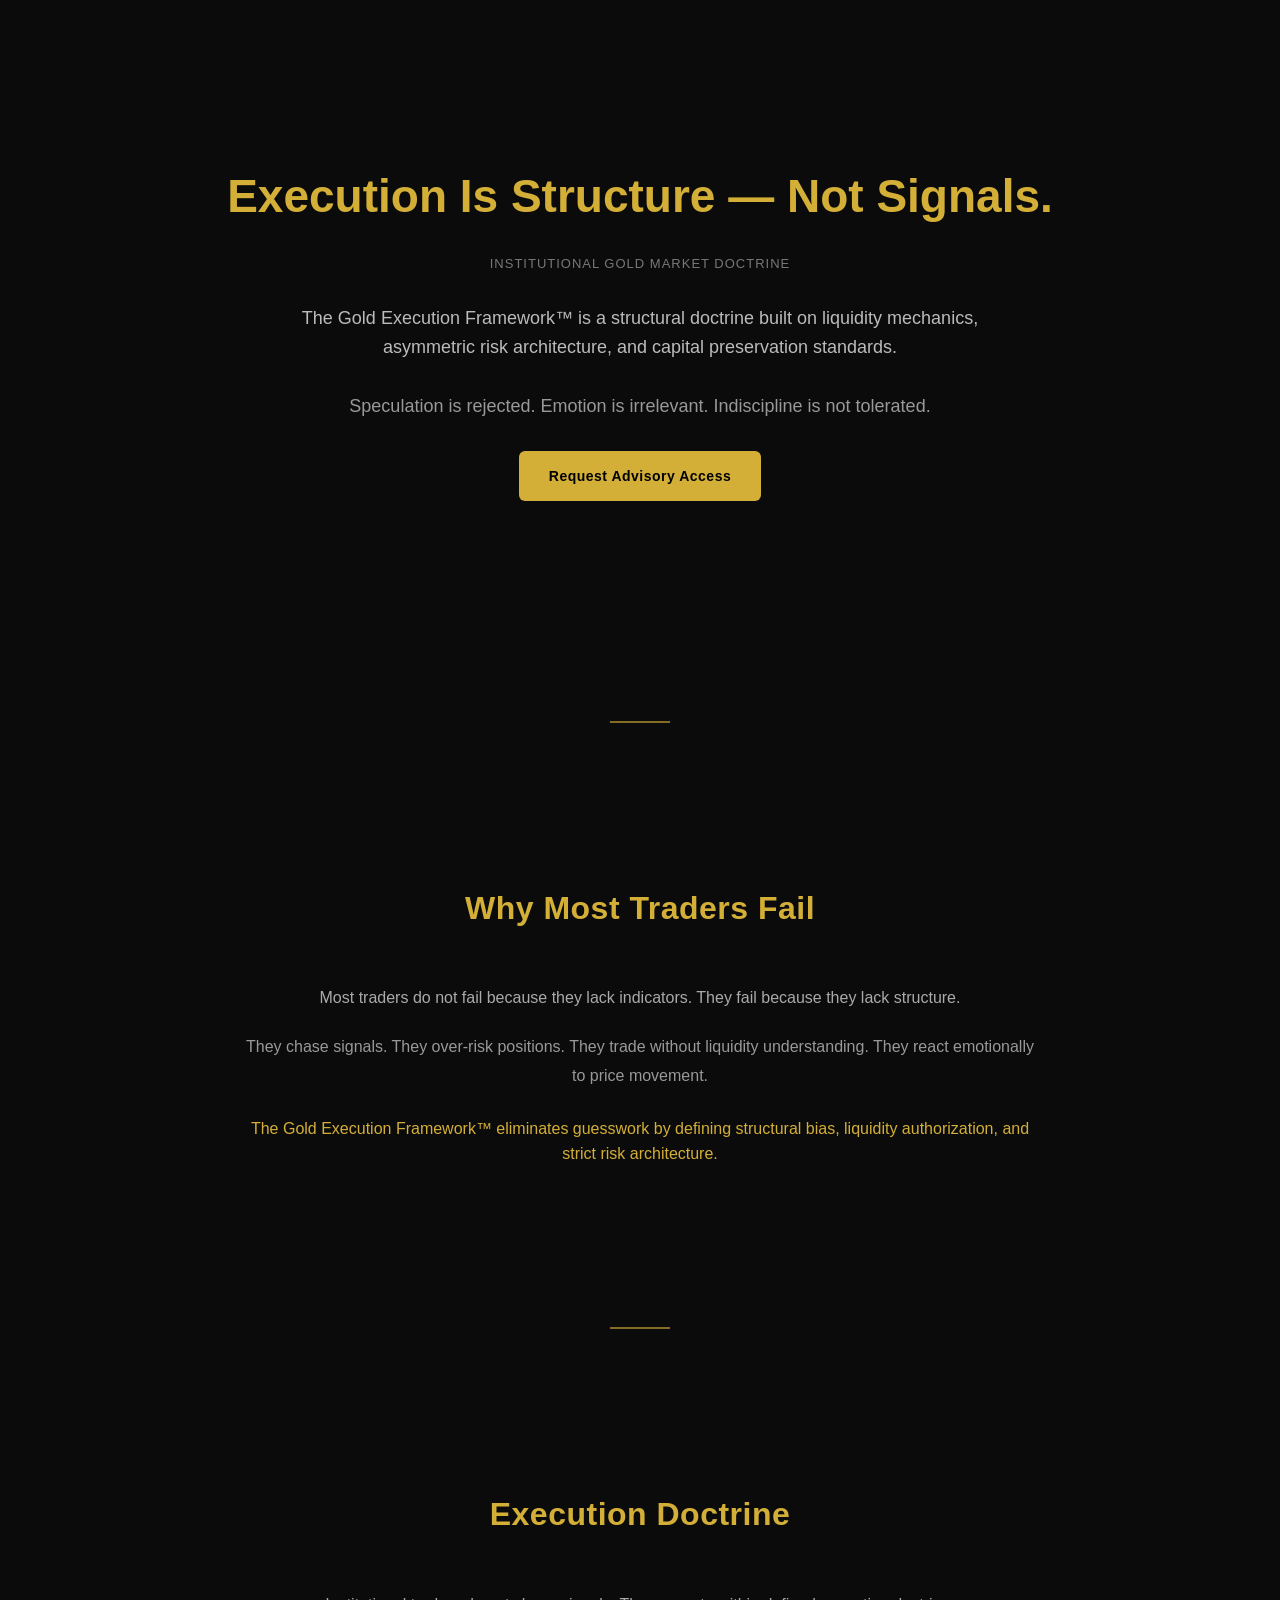
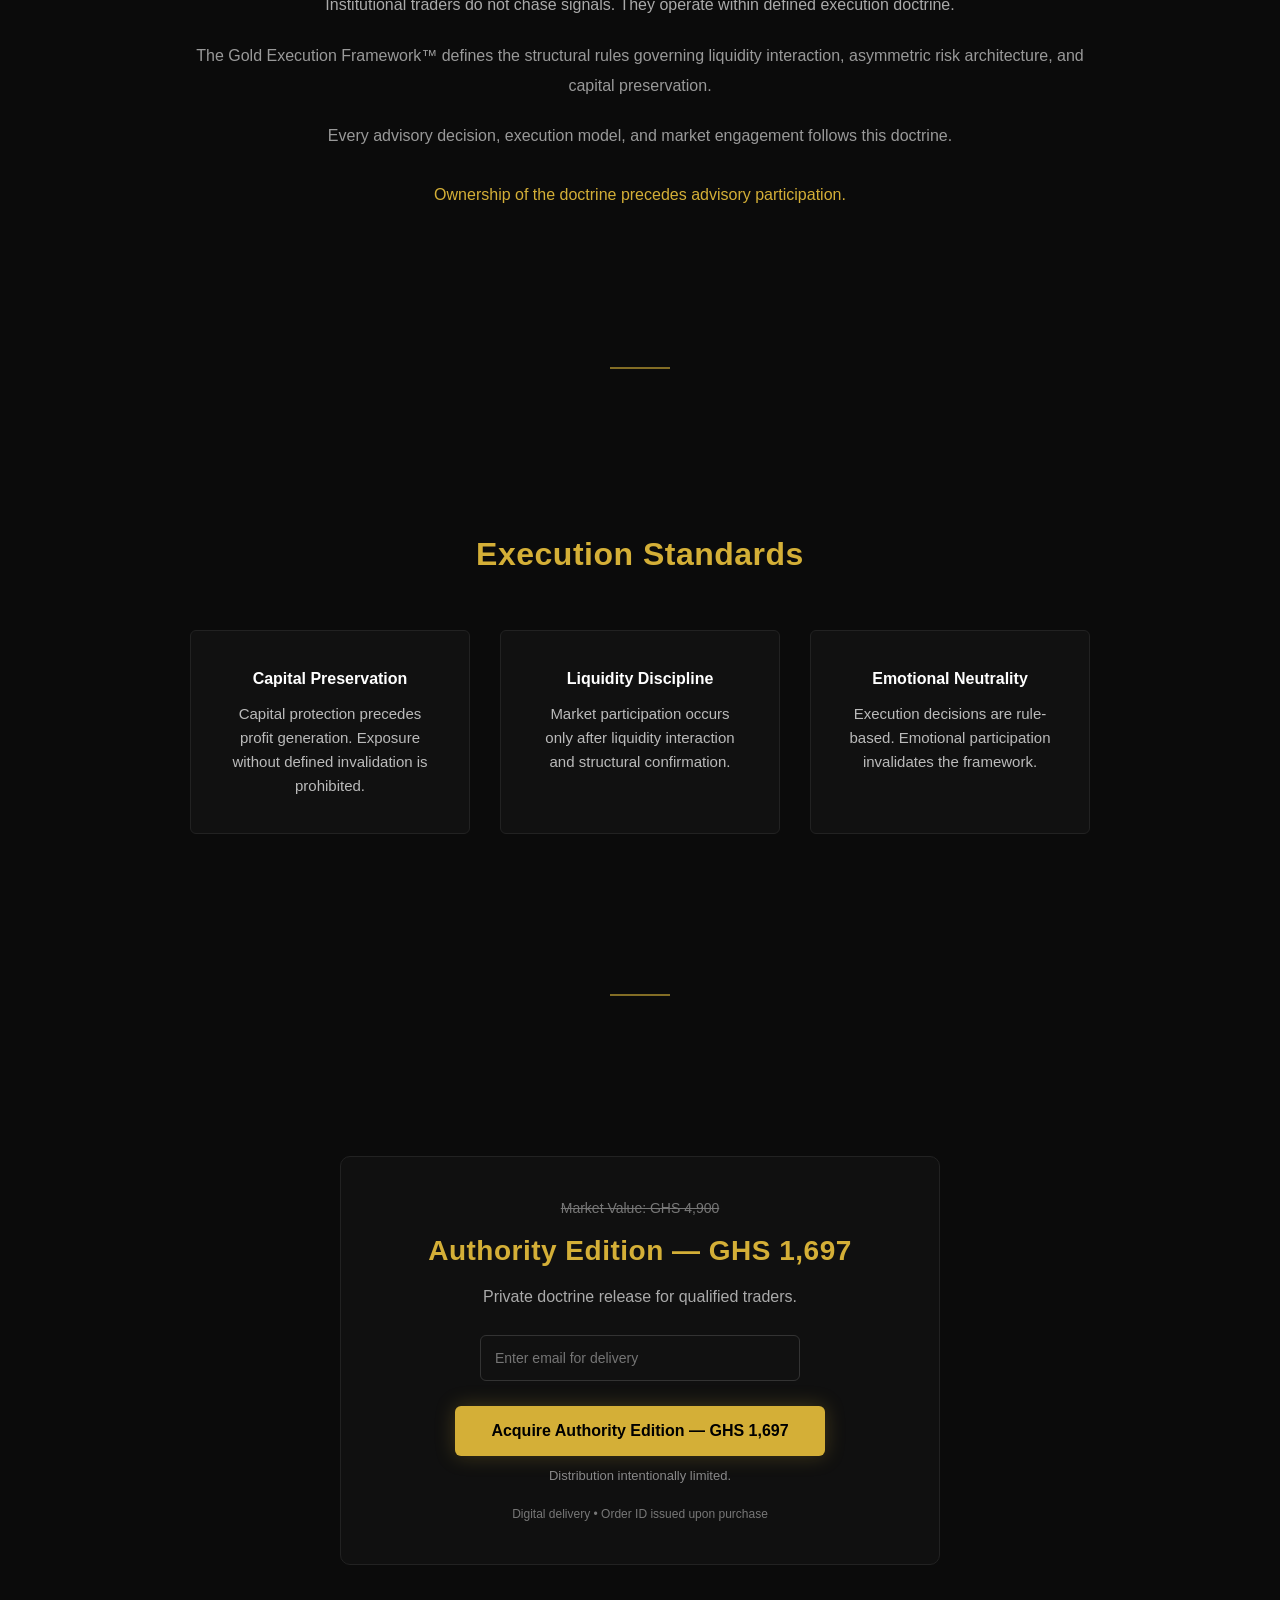
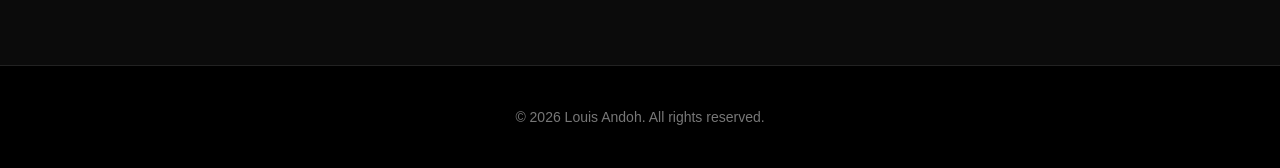
==== commit 87a6e391: "Push to GitHub" ====
--- a/index.html
+++ b/index.html
@@ -1,5 +1,6 @@
 <!DOCTYPE html>
 <html lang="en">
+
 <head>
 
 <meta charset="UTF-8">
@@ -15,117 +16,165 @@
 
 <body>
 
+
+<!-- HERO -->
+
 <section class="hero">
-  <div class="container">
-
-    <h2>Execution Is Structure — Not Signals.</h2>
-
-    <p>
-      The Gold Execution Framework™ is a structural doctrine built on liquidity mechanics,
-      asymmetric risk architecture, and capital preservation standards.
-    </p>
-
-    <p style="margin-top:15px; color:#999;">
-      Speculation is rejected. Emotion is irrelevant. Indiscipline is not tolerated.
-    </p>
-
-    <div class="hero-buttons">
-      <a href="/apply.html" class="btn">Request Advisory Access</a>
-    </div>
+
+<div class="container">
+
+<h2>Execution Is Structure — Not Signals.</h2>
+
+<p style="
+margin-top:18px;
+font-size:13px;
+letter-spacing:1px;
+color:#777;
+text-transform:uppercase;
+">
+Institutional Gold Market Doctrine
+</p>
+
+<p>
+The Gold Execution Framework™ is a structural doctrine built on liquidity mechanics,
+asymmetric risk architecture, and capital preservation standards.
+</p>
+
+<p style="margin-top:15px;color:#999;">
+Speculation is rejected. Emotion is irrelevant. Indiscipline is not tolerated.
+</p>
+
+<div class="hero-buttons">
+<a href="/apply.html" class="btn">Request Advisory Access</a>
+</div>
+
+</div>
+
+</section>
+
+
+<div style="width:60px;height:2px;background:#d4af37;margin:60px auto;opacity:0.6;"></div>
+
+
+<!-- WHY TRADERS FAIL -->
 
 <section class="section">
-  <div class="container" style="max-width:800px; text-align:center;">
-
-    <h3>Why Most Traders Fail</h3>
-
-    <p style="color:#aaa; line-height:1.8;">
-      Most traders do not fail because they lack indicators.
-      They fail because they lack structure.
-    </p>
-
-    <p style="color:#999; margin-top:20px; line-height:1.8;">
-      They chase signals.  
-      They over-risk positions.  
-      They trade without liquidity understanding.  
-      They react emotionally to price movement.
-    </p>
-
-    <p style="margin-top:25px; color:#d4af37; font-weight:500;">
-      The Gold Execution Framework™ eliminates guesswork by defining
-      structural bias, liquidity authorization, and strict risk architecture.
-    </p>
-
-  </div>
-</section>
-    
-  <section class="section">
-  <div class="container" style="max-width:900px;text-align:center;">
-
-    <h3 style="margin-bottom:20px;">Execution Doctrine</h3>
-
-    <p style="color:#aaa; line-height:1.9;">
-      Institutional traders do not chase signals.
-      They operate within defined execution doctrine.
-    </p>
-
-    <p style="color:#999; margin-top:20px; line-height:1.9;">
-      The Gold Execution Framework™ defines the structural rules governing
-      liquidity interaction, asymmetric risk architecture, and capital preservation.
-    </p>
-
-    <p style="color:#999; margin-top:20px; line-height:1.9;">
-      Every advisory decision, execution model, and market engagement
-      follows this doctrine.
-    </p>
-
-    <p style="color:#d4af37; margin-top:30px; font-weight:500;">
-      Ownership of the doctrine precedes advisory participation.
-    </p>
-
-  </div>
-</section>
-    
-   <section class="section">
-  <div class="container" style="max-width:900px;text-align:center;">
-
-    <h3 style="margin-bottom:30px;">Execution Standards</h3>
-
-    <div class="cards">
-
-      <div class="card">
-        <h4>Capital Preservation</h4>
-        <p>
-          Capital protection precedes profit generation.
-          Exposure without defined invalidation is prohibited.
-        </p>
-      </div>
-
-      <div class="card">
-        <h4>Liquidity Discipline</h4>
-        <p>
-          Market participation occurs only after liquidity interaction
-          and structural confirmation.
-        </p>
-      </div>
-
-      <div class="card">
-        <h4>Emotional Neutrality</h4>
-        <p>
-          Execution decisions are rule-based.
-          Emotional participation invalidates the framework.
-        </p>
-      </div>
-
-    </div>
-
-  </div>
-</section>
-    
-</section>
-  
+
+<div class="container" style="max-width:800px;text-align:center;">
+
+<h3>Why Most Traders Fail</h3>
+
+<p style="color:#aaa;line-height:1.8;">
+Most traders do not fail because they lack indicators.
+They fail because they lack structure.
+</p>
+
+<p style="color:#999;margin-top:20px;line-height:1.8;">
+They chase signals.  
+They over-risk positions.  
+They trade without liquidity understanding.  
+They react emotionally to price movement.
+</p>
+
+<p style="margin-top:25px;color:#d4af37;font-weight:500;">
+The Gold Execution Framework™ eliminates guesswork by defining
+structural bias, liquidity authorization, and strict risk architecture.
+</p>
+
+</div>
+
+</section>
+
+
+<div style="width:60px;height:2px;background:#d4af37;margin:60px auto;opacity:0.6;"></div>
+
+
+<!-- EXECUTION DOCTRINE -->
+
+<section class="section">
+
+<div class="container" style="max-width:900px;text-align:center;">
+
+<h3>Execution Doctrine</h3>
+
+<p style="color:#aaa;line-height:1.9;">
+Institutional traders do not chase signals.
+They operate within defined execution doctrine.
+</p>
+
+<p style="color:#999;margin-top:20px;line-height:1.9;">
+The Gold Execution Framework™ defines the structural rules governing
+liquidity interaction, asymmetric risk architecture, and capital preservation.
+</p>
+
+<p style="color:#999;margin-top:20px;line-height:1.9;">
+Every advisory decision, execution model, and market engagement
+follows this doctrine.
+</p>
+
+<p style="color:#d4af37;margin-top:30px;font-weight:500;">
+Ownership of the doctrine precedes advisory participation.
+</p>
+
+</div>
+
+</section>
+
+
+<div style="width:60px;height:2px;background:#d4af37;margin:60px auto;opacity:0.6;"></div>
+
+
+<!-- EXECUTION STANDARDS -->
+
+<section class="section">
+
+<div class="container" style="max-width:900px;text-align:center;">
+
+<h3>Execution Standards</h3>
+
+<div class="cards">
+
+<div class="card">
+<h4>Capital Preservation</h4>
+<p>
+Capital protection precedes profit generation.
+Exposure without defined invalidation is prohibited.
+</p>
+</div>
+
+<div class="card">
+<h4>Liquidity Discipline</h4>
+<p>
+Market participation occurs only after liquidity interaction
+and structural confirmation.
+</p>
+</div>
+
+<div class="card">
+<h4>Emotional Neutrality</h4>
+<p>
+Execution decisions are rule-based.
+Emotional participation invalidates the framework.
+</p>
+</div>
+
+</div>
+
+</div>
+
+</section>
+
+
+<div style="width:60px;height:2px;background:#d4af37;margin:60px auto;opacity:0.6;"></div>
+
+
+<!-- PURCHASE SECTION -->
+
+<section class="section">
+
 <div style="
 max-width:600px;
-margin:60px auto;
+margin:0 auto;
 padding:40px;
 border:1px solid #222;
 border-radius:10px;
@@ -137,23 +186,15 @@
 color:#777;
 text-decoration:line-through;
 margin-bottom:10px;
-font-size:14px;
-">
+font-size:14px;">
 Market Value: GHS 4,900
 </p>
 
-<h3 style="
-color:#d4af37;
-margin-bottom:10px;
-font-size:28px;
-">
+<h3 style="color:#d4af37;margin-bottom:10px;font-size:28px;">
 Authority Edition — GHS 1,697
 </h3>
 
-<p style="
-color:#aaa;
-margin-bottom:25px;
-">
+<p style="color:#aaa;margin-bottom:25px;">
 Private doctrine release for qualified traders.
 </p>
 
@@ -188,117 +229,22 @@
 font-weight:700;
 font-size:16px;
 cursor:pointer;
-transition:0.2s;
+box-shadow:0 0 20px rgba(212,175,55,0.25);
 ">
 Acquire Authority Edition — GHS 1,697
 </button>
-  
+
 <p style="color:#888;font-size:13px;margin-top:10px;">
 Distribution intentionally limited.
 </p>
-  
-<p style="
-margin-top:18px;
-font-size:12px;
-color:#777;
-">
+
+<p style="margin-top:18px;font-size:12px;color:#777;">
 Digital delivery • Order ID issued upon purchase
 </p>
 
 </div>
 
-<section id="framework" class="section">
-  <div class="container">
-
-    <h3>The Framework</h3>
-
-    <div class="cards">
-
-      <div class="card">
-        <h4>Structural Bias</h4>
-        <p>
-          Direction is defined by higher timeframe structure.
-          Without structural clarity, participation is denied.
-        </p>
-      </div>
-
-      <div class="card">
-        <h4>Liquidity Authorization</h4>
-        <p>
-          Price must access liquidity before continuation.
-          Without sweep and displacement, execution is premature.
-        </p>
-      </div>
-
-      <div class="card">
-        <h4>Risk Architecture</h4>
-        <p>
-          Exposure is fixed before entry.
-          Risk exceeds 2% only through indiscipline.
-        </p>
-      </div>
-
-    </div>
-
-  </div>
-</section>
-
-
-
-<section class="section">
-  <div class="container">
-
-    <h3>Who This Is For</h3>
-
-    <div class="cards">
-
-      <div class="card">
-        <h4>✔ Serious Capital</h4>
-        <p>Traders focused on capital preservation and asymmetric risk — not gambling.</p>
-      </div>
-
-      <div class="card">
-        <h4>✔ Process Driven</h4>
-        <p>Those willing to follow structured execution rules and defined invalidation.</p>
-      </div>
-
-      <div class="card">
-        <h4>✖ Not For Signal Seekers</h4>
-        <p>If you are looking for shortcuts, hype, or daily trade alerts — this is not for you.</p>
-      </div>
-
-    </div>
-
-  </div>
-</section>
-
-
-
-<section id="book" class="section">
-
-<div class="container">
-
-<h3>The Foundational Text</h3>
-
-<div class="card" style="text-align:center; max-width:800px; margin:0 auto;">
-
-<h4>The Gold Execution Framework™</h4>
-
-<p>
-A structural doctrine defining liquidity mechanics,
-asymmetric risk architecture, and execution standards.
-</p>
-
-<p style="margin-top:15px; color:#999;">
-This text establishes the principles that govern all advisory decisions.
-</p>
-
-</div>
-
-</div>
-
-</section>
-
+</section>
 
 
 <footer>
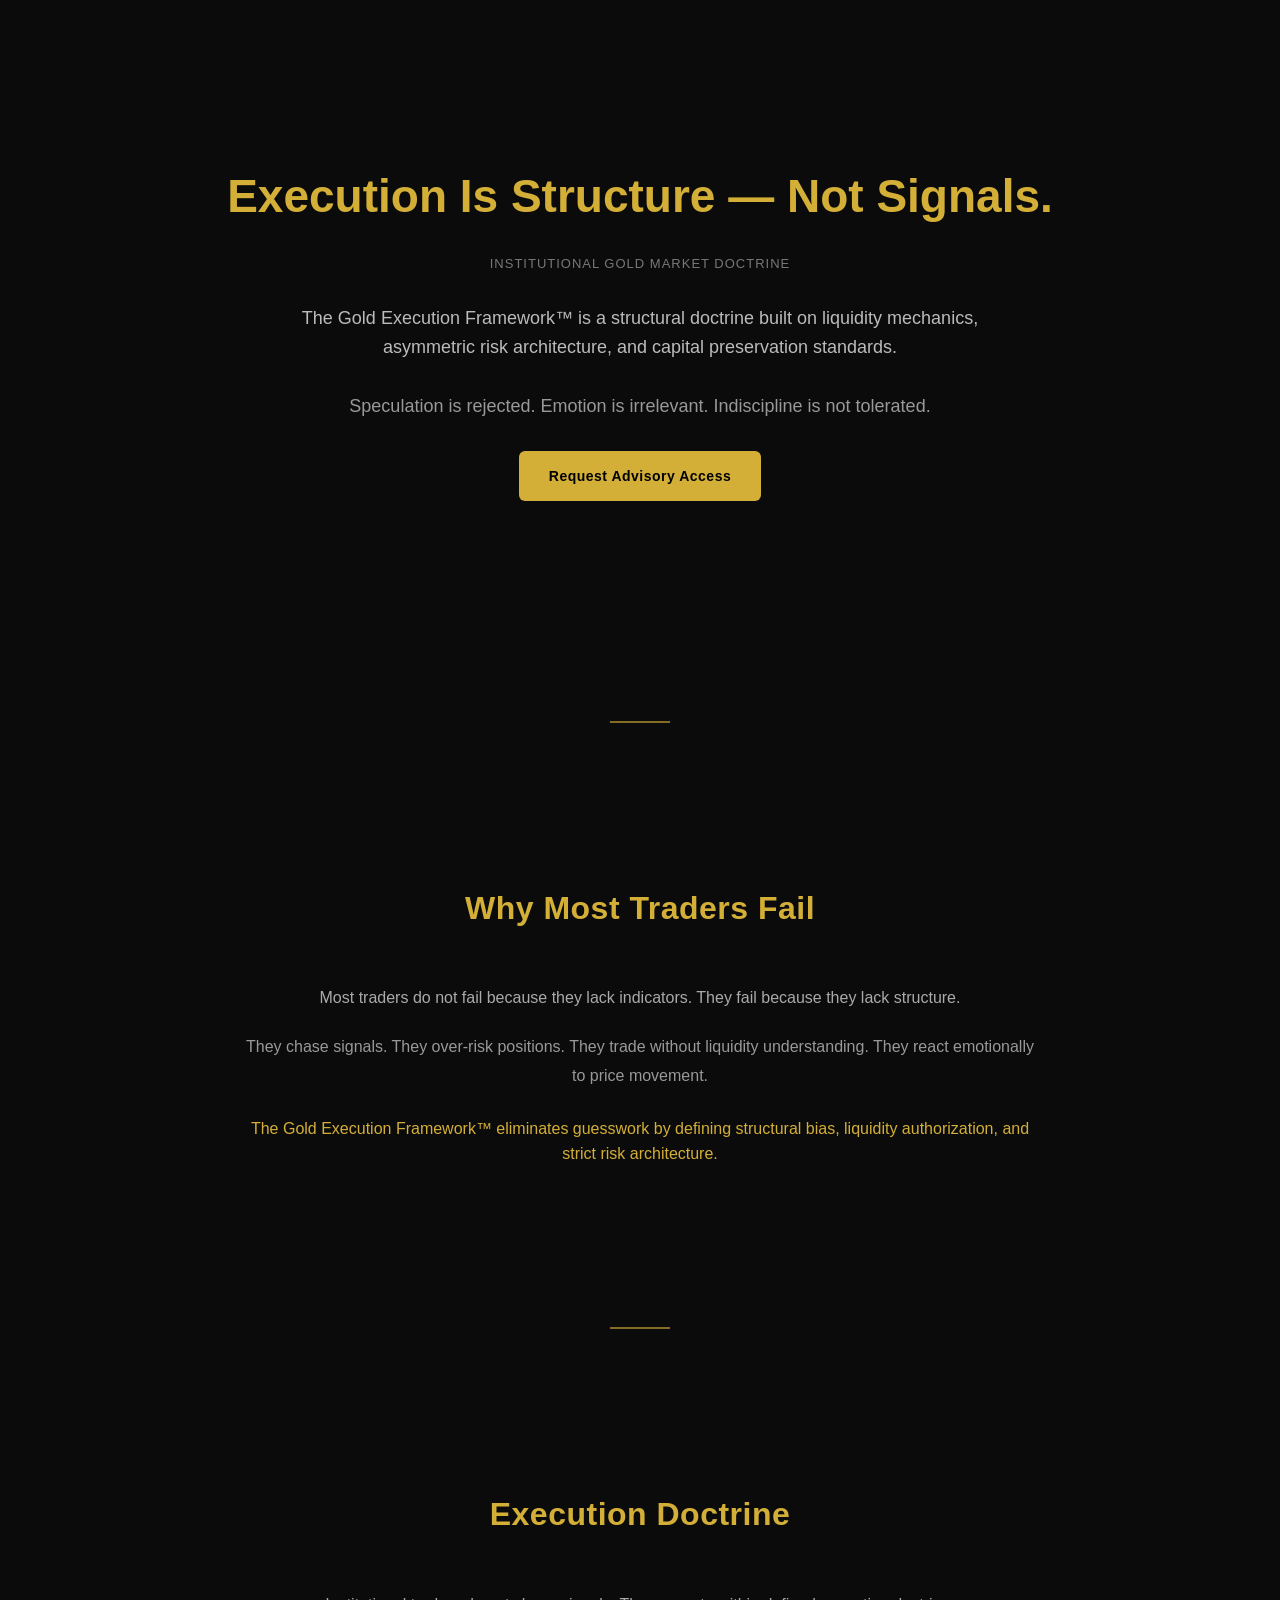
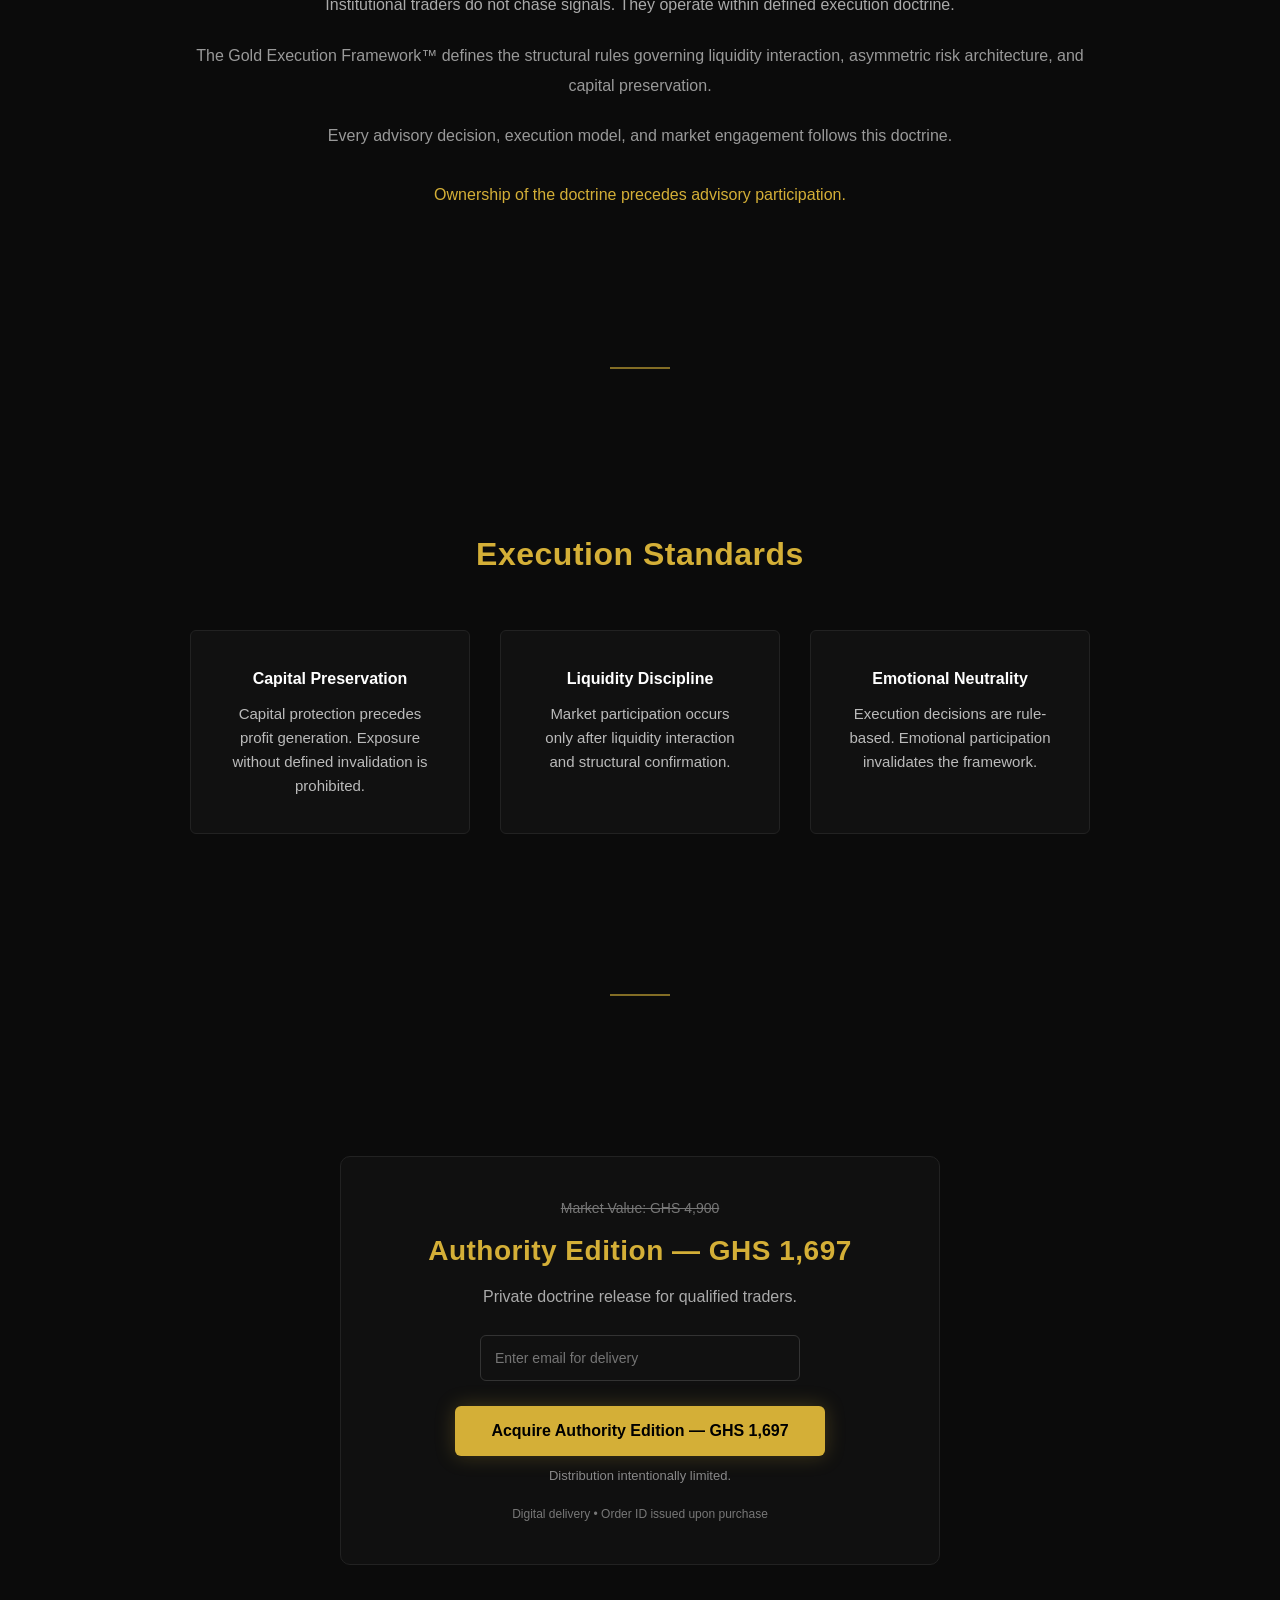
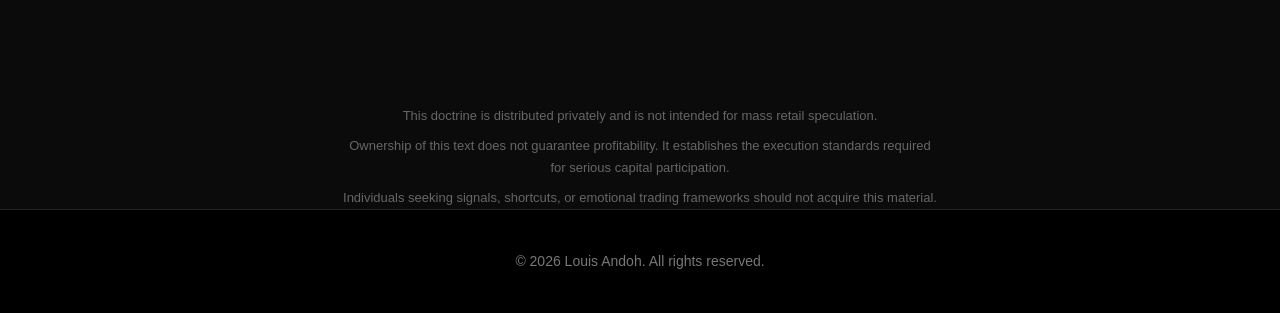
==== commit de45e335: "Push to GitHub" ====
--- a/index.html
+++ b/index.html
@@ -246,7 +246,31 @@
 
 </section>
 
-
+<div style="
+max-width:600px;
+margin:40px auto 0;
+text-align:center;
+font-size:13px;
+color:#666;
+line-height:1.7;
+">
+
+<p>
+This doctrine is distributed privately and is not intended for mass retail speculation.
+</p>
+
+<p style="margin-top:8px;">
+Ownership of this text does not guarantee profitability.
+It establishes the execution standards required for serious capital participation.
+</p>
+
+<p style="margin-top:8px;">
+Individuals seeking signals, shortcuts, or emotional trading frameworks
+should not acquire this material.
+</p>
+
+</div>
+  
 <footer>
 <p>© 2026 Louis Andoh. All rights reserved.</p>
 </footer>
